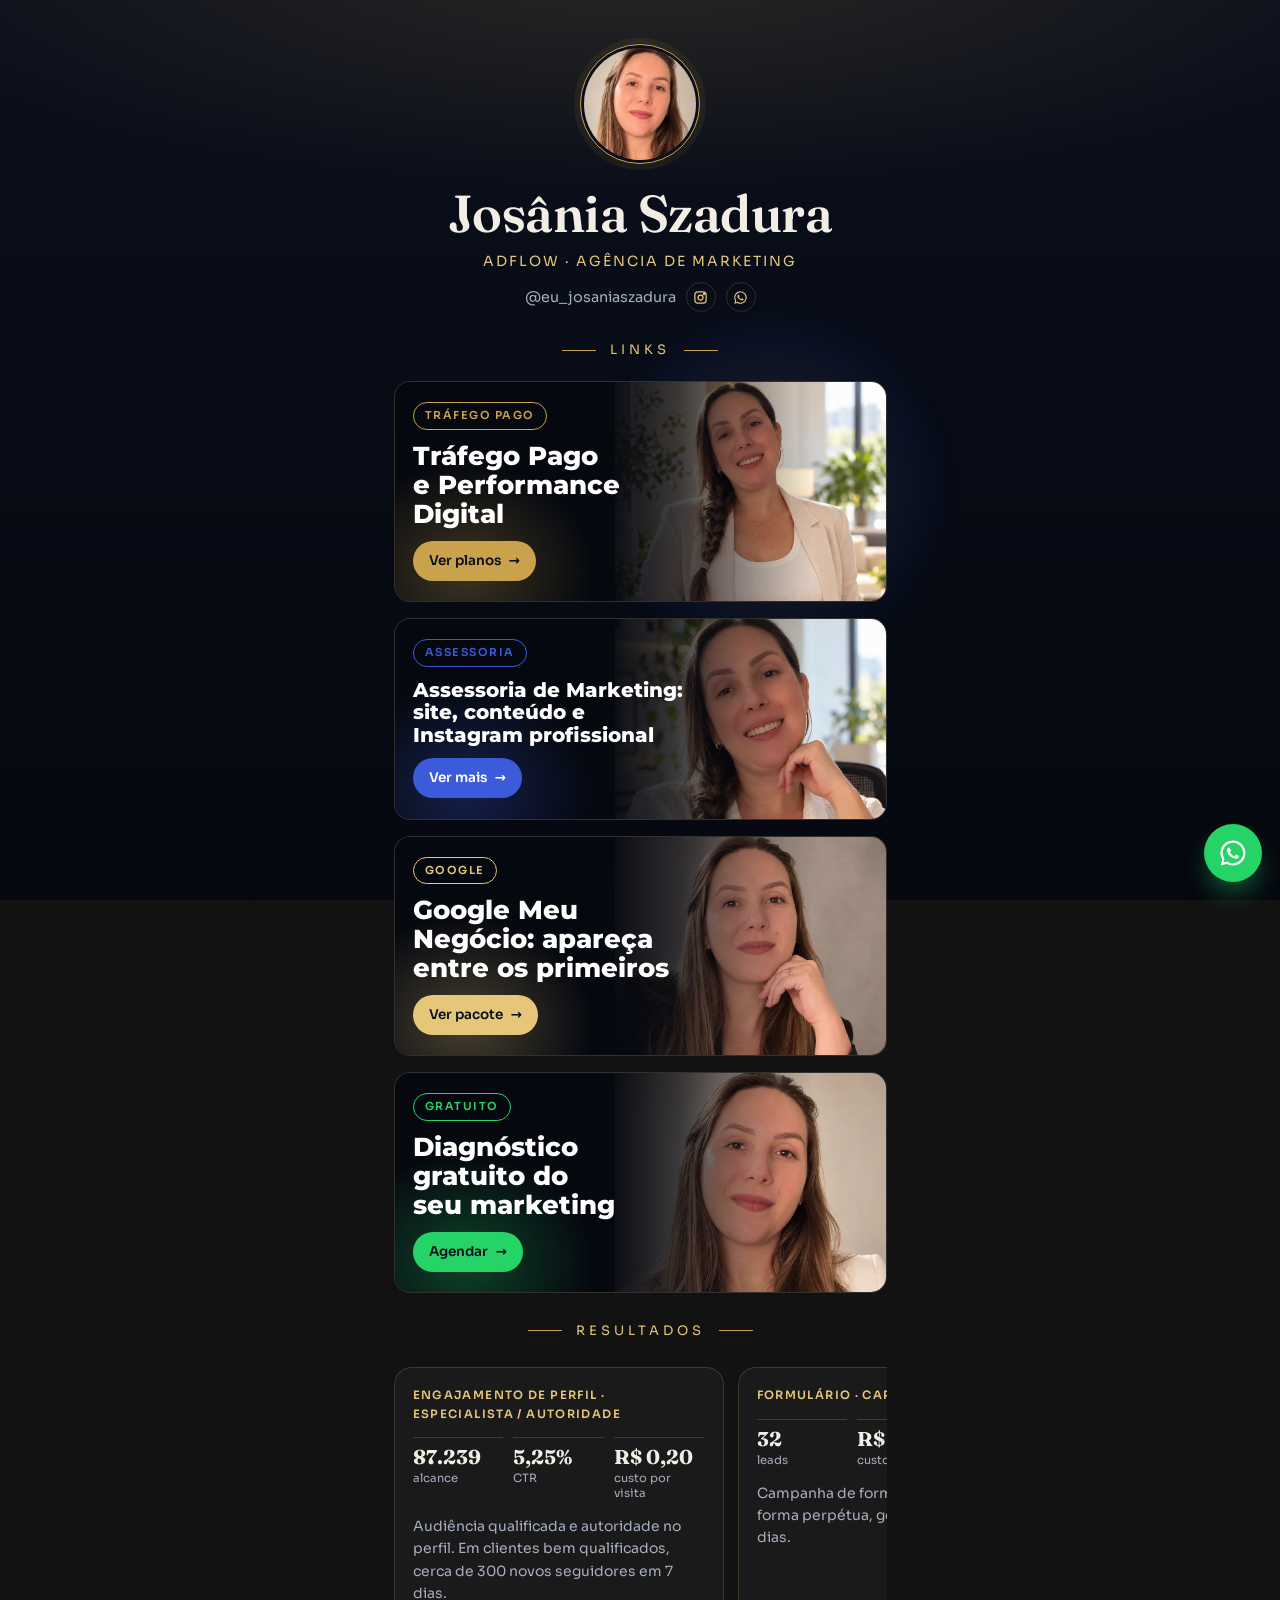
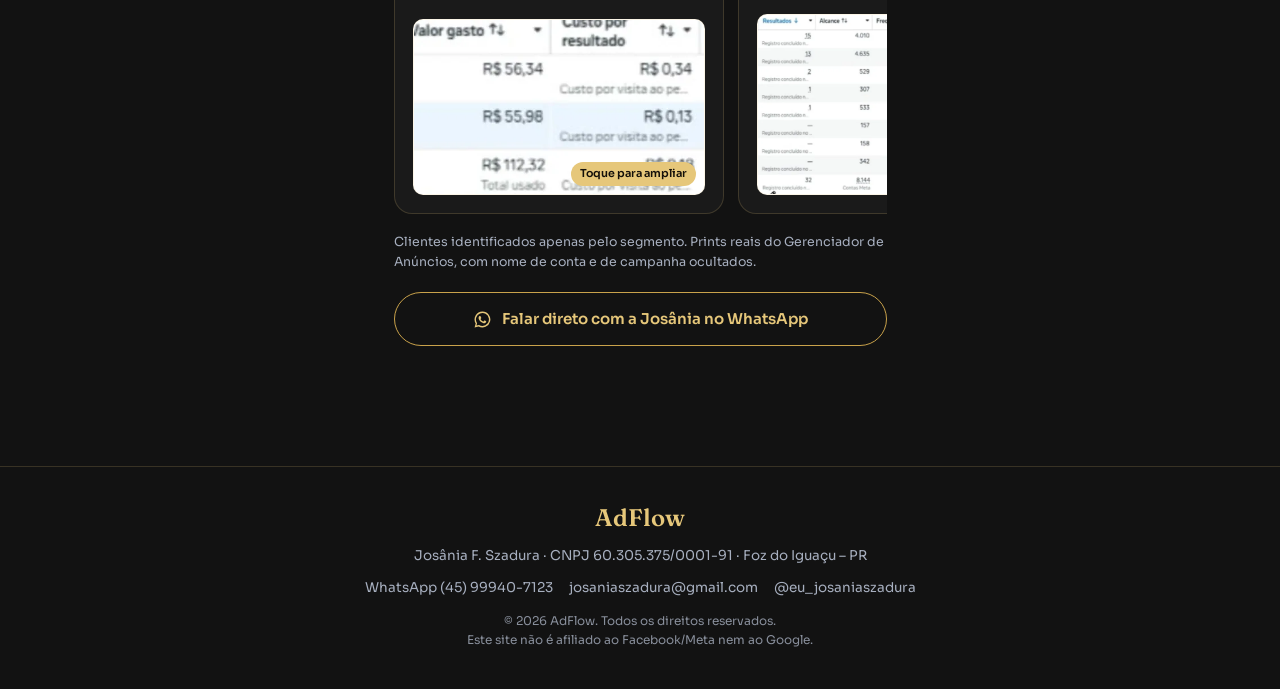
==== site/index.html @ cd33434f "Site de links: SEO técnico e eventos de conversão JSON-LD (empresa, pessoa, serviço, breadcrumb, FAQ" ====
<!doctype html>
<html lang="pt-BR">
<head>
<meta charset="utf-8">
<meta name="viewport" content="width=device-width, initial-scale=1, viewport-fit=cover">
<title>Josânia Szadura · AdFlow | Links</title>
<meta name="description" content="Tráfego pago, Google Meu Negócio, assessoria de marketing e diagnóstico gratuito para negócios locais. Fale direto com a Josânia no WhatsApp.">
<meta name="robots" content="index, follow, max-image-preview:large">
<link rel="canonical" href="https://josaniaszadura.com.br/">
<meta property="og:type" content="website">
<meta property="og:locale" content="pt_BR">
<meta property="og:title" content="Josânia Szadura · AdFlow | Links">
<meta property="og:description" content="Tráfego pago, Google Meu Negócio, assessoria de marketing e diagnóstico gratuito para negócios locais. Fale direto com a Josânia no WhatsApp.">
<meta property="og:url" content="https://josaniaszadura.com.br/">
<meta property="og:image" content="https://josaniaszadura.com.br/assets/img/og.jpg">
<meta name="twitter:card" content="summary_large_image">
<meta name="theme-color" content="#0A0F1C">
<link rel="icon" type="image/png" href="assets/img/favicon.png">
<link rel="apple-touch-icon" href="assets/img/apple-touch-icon.png">
<link rel="preconnect" href="https://fonts.googleapis.com">
<link rel="preconnect" href="https://fonts.gstatic.com" crossorigin>
<link href="https://fonts.googleapis.com/css2?family=Fraunces:ital,opsz,wght@0,9..144,600;0,9..144,700;1,9..144,600&family=Montserrat:wght@800&family=Sora:wght@400;500;600&display=swap" rel="stylesheet">
<link rel="stylesheet" href="assets/css/style.css">
<!-- PIXEL META -->
<!-- Cole aqui o código base do Pixel da Meta (fbq). O main.js já dispara track('Contact') em todo clique de WhatsApp. -->
<!-- GOOGLE TAG -->
<!-- Cole aqui o código do Google Tag (gtag.js) com o ID do GA4 / Google Ads. -->
<script type="application/ld+json">
{
 "@context": "https://schema.org",
 "@graph": [
  {
   "@type": "ProfessionalService",
   "@id": "https://josaniaszadura.com.br/#empresa",
   "name": "AdFlow",
   "alternateName": "AdFlow Agência de Marketing",
   "description": "Tráfego pago, Google Meu Negócio, assessoria de marketing e diagnóstico gratuito para negócios.",
   "url": "https://josaniaszadura.com.br/",
   "image": "https://josaniaszadura.com.br/assets/img/og.jpg",
   "logo": "https://josaniaszadura.com.br/assets/img/logo-adflow.png",
   "telephone": "+55 45 99940-7123",
   "email": "josaniaszadura@gmail.com",
   "address": {
    "@type": "PostalAddress",
    "addressLocality": "Foz do Iguaçu",
    "addressRegion": "PR",
    "addressCountry": "BR"
   },
   "areaServed": "Mundo",
   "founder": {
    "@id": "https://josaniaszadura.com.br/#josania"
   },
   "sameAs": [
    "https://www.instagram.com/eu_josaniaszadura/"
   ]
  },
  {
   "@type": "Person",
   "@id": "https://josaniaszadura.com.br/#josania",
   "name": "Josânia F. Szadura",
   "jobTitle": "Gestora de tráfego e fundadora da AdFlow",
   "image": "https://josaniaszadura.com.br/assets/img/josania-perfil.webp",
   "worksFor": {
    "@id": "https://josaniaszadura.com.br/#empresa"
   },
   "alumniOf": "Universidade Anhembi Morumbi",
   "sameAs": [
    "https://www.instagram.com/eu_josaniaszadura/"
   ]
  }
 ]
}
</script>
</head>
<body>
<div class="glow" aria-hidden="true"></div>
<main class="links">
  <div class="profile">
    <img class="avatar" src="assets/img/josania-perfil.webp" alt="Josânia Szadura, fundadora da AdFlow" width="120" height="120" fetchpriority="high">
    <h1>Josânia Szadura</h1>
    <span class="brandline">AdFlow · Agência de Marketing</span>
    <div class="handle">
      <a href="https://www.instagram.com/eu_josaniaszadura/" target="_blank" rel="noopener">@eu_josaniaszadura</a>
      <a class="ico" href="https://www.instagram.com/eu_josaniaszadura/" target="_blank" rel="noopener" aria-label="Instagram da Josânia"><svg viewBox="0 0 24 24" fill="none" stroke="currentColor" stroke-width="2" aria-hidden="true"><rect x="3" y="3" width="18" height="18" rx="5"/><circle cx="12" cy="12" r="4"/><circle cx="17.5" cy="6.5" r="1" fill="currentColor"/></svg></a>
      <a class="ico" href="#" data-whats="Olá, Josânia! Vim pelo Instagram e quero saber mais sobre a AdFlow." aria-label="WhatsApp da Josânia"><svg viewBox="0 0 24 24" fill="currentColor" aria-hidden="true"><path d="M12 2a10 10 0 0 0-8.6 15.1L2 22l5-1.3A10 10 0 1 0 12 2zm0 18.2c-1.5 0-3-.4-4.3-1.2l-.3-.2-3 .8.8-2.9-.2-.3A8.2 8.2 0 1 1 12 20.2zm4.5-6.1c-.2-.1-1.5-.7-1.7-.8-.2-.1-.4-.1-.6.1l-.8 1c-.1.2-.3.2-.5.1a6.7 6.7 0 0 1-3.3-2.9c-.2-.4.3-.4.8-1.3.1-.2 0-.3 0-.4l-.8-1.8c-.2-.5-.4-.4-.6-.4h-.5c-.2 0-.4.1-.6.3-.2.2-.8.8-.8 2s.8 2.3.9 2.5c.1.2 1.6 2.5 4 3.5 1.5.6 2.1.7 2.8.6.5-.1 1.5-.6 1.7-1.2.2-.6.2-1.1.1-1.2l-.1-.4z"/></svg></a>
    </div>
  </div>
  <div class="divider">LINKS</div>
  <nav class="cards" aria-label="Serviços da AdFlow">
    <a class="lcard c-gold" href="trafego-pago/index.html">
      <span class="photo"><img src="assets/img/card-trafego.webp" alt="Josânia Szadura de blazer bege" width="260" height="200"></span>
      <span class="in">
        <span class="tag">Tráfego pago</span>
        <h2>Tráfego Pago e Performance Digital</h2>
        <span class="pill">Ver planos <span aria-hidden="true">→</span></span>
      </span>
    </a>
    <a class="lcard c-blue long" href="assessoria-de-marketing/index.html">
      <span class="photo"><img src="assets/img/card-assessoria.webp" alt="Josânia Szadura no computador" width="260" height="200" loading="lazy"></span>
      <span class="in">
        <span class="tag">Assessoria</span>
        <h2>Assessoria de Marketing: site, conteúdo e Instagram profissional</h2>
        <span class="pill">Ver mais <span aria-hidden="true">→</span></span>
      </span>
    </a>
    <a class="lcard c-goldlt" href="google-meu-negocio/index.html">
      <span class="photo"><img src="assets/img/card-google.webp" alt="Josânia Szadura de blazer preto" width="260" height="200" loading="lazy"></span>
      <span class="in">
        <span class="tag">Google</span>
        <h2>Google Meu Negócio: apareça entre os primeiros</h2>
        <span class="pill">Ver pacote <span aria-hidden="true">→</span></span>
      </span>
    </a>
    <a class="lcard c-wa" href="diagnostico/index.html">
      <span class="photo"><img src="assets/img/card-diagnostico.webp" alt="Retrato de Josânia Szadura" width="260" height="200" loading="lazy"></span>
      <span class="in">
        <span class="tag">Gratuito</span>
        <h2>Diagnóstico gratuito do seu marketing</h2>
        <span class="pill">Agendar <span aria-hidden="true">→</span></span>
      </span>
    </a>
  </nav>
<div class="results compact">
    <div class="divider">RESULTADOS</div>
    <div class="rtrack" tabindex="0" aria-label="Resultados de campanhas">
      <article class="rcard">
        <span class="rtag">Engajamento de perfil · Especialista / autoridade</span>
        <div class="rkpis"><div><b>87.239</b><span>alcance</span></div><div><b>5,25%</b><span>CTR</span></div><div><b>R$ 0,20</b><span>custo por visita</span></div></div>
        <p>Audiência qualificada e autoridade no perfil. Em clientes bem qualificados, cerca de 300 novos seguidores em 7 dias.</p>
        <button class="rshot" type="button" data-zoom="assets/img/resultados/engajamento.webp" aria-label="Ampliar print do resultado: Engajamento de perfil"><img src="assets/img/resultados/engajamento.webp" alt="Print real do Meta Ads Manager, campanha de engajamento de perfil" width="512" height="308" loading="lazy" decoding="async"><span>Toque para ampliar</span></button>
      </article>
      <article class="rcard">
        <span class="rtag">Formulário · Captação contínua</span>
        <div class="rkpis"><div><b>32</b><span>leads</span></div><div><b>R$ 36,84</b><span>custo por lead</span></div><div><b>8.144</b><span>alcance</span></div></div>
        <p>Campanha de formulário rodando de forma perpétua, gerando leads todos os dias.</p>
        <button class="rshot" type="button" data-zoom="assets/img/resultados/formulario.webp" aria-label="Ampliar print do resultado: Formulário"><img src="assets/img/resultados/formulario.webp" alt="Print real do Meta Ads Manager, campanha de formulário" width="900" height="556" loading="lazy" decoding="async"><span>Toque para ampliar</span></button>
      </article>
      <article class="rcard">
        <span class="rtag">Captação de leads · Consultoria / lançamento</span>
        <div class="rkpis"><div><b>3.652</b><span>leads</span></div><div><b>R$ 10,94</b><span>custo por lead</span></div><div><b>~69%</b><span>conversão da página</span></div></div>
        <p>Captação para um lançamento pontual, com página convertendo bem acima da média.</p>
        <button class="rshot" type="button" data-zoom="assets/img/resultados/leads-lancamento.webp" aria-label="Ampliar print do resultado: Captação de leads"><img src="assets/img/resultados/leads-lancamento.webp" alt="Print real do Meta Ads Manager, campanha de captação de leads" width="800" height="320" loading="lazy" decoding="async"><span>Toque para ampliar</span></button>
      </article>
      <article class="rcard">
        <span class="rtag">WhatsApp · Varejo de calçados</span>
        <div class="rkpis"><div><b>1.763</b><span>conversas iniciadas</span></div><div><b>R$ 2,64</b><span>custo por conversa</span></div><div><b>83.527</b><span>alcance</span></div></div>
        <p>Campanha de mensagens para o WhatsApp, mantendo a eficiência mesmo em alto volume.</p>
        <button class="rshot" type="button" data-zoom="assets/img/resultados/whatsapp-varejo.webp" aria-label="Ampliar print do resultado: WhatsApp"><img src="assets/img/resultados/whatsapp-varejo.webp" alt="Print real do Meta Ads Manager, campanha de whatsapp" width="900" height="447" loading="lazy" decoding="async"><span>Toque para ampliar</span></button>
      </article>
      <article class="rcard">
        <span class="rtag">Vendas no site · E-commerce / varejo</span>
        <div class="rkpis"><div><b>R$ 21,6 mil</b><span>faturamento</span></div><div><b>7,46</b><span>ROAS</span></div><div><b>R$ 18,01</b><span>custo por compra</span></div></div>
        <p>Campanha de conversão: R$ 2,9 mil investidos geraram R$ 21,6 mil em vendas rastreadas.</p>
        <button class="rshot" type="button" data-zoom="assets/img/resultados/ecommerce.webp" aria-label="Ampliar print do resultado: Vendas no site"><img src="assets/img/resultados/ecommerce.webp" alt="Print real do Meta Ads Manager, campanha de vendas no site" width="900" height="350" loading="lazy" decoding="async"><span>Toque para ampliar</span></button>
      </article>
    </div>
    <p class="rnote">Clientes identificados apenas pelo segmento. Prints reais do Gerenciador de Anúncios, com nome de conta e de campanha ocultados.</p>
</div>
<dialog class="zoom" id="zoom"><button type="button" class="zclose" aria-label="Fechar">×</button><img alt="Print ampliado do resultado"></dialog>
  <a class="btn btn-outline btn-block" href="#" data-whats="Olá, Josânia! Vim pelo Instagram e quero saber mais sobre a AdFlow."><svg viewBox="0 0 24 24" fill="currentColor" aria-hidden="true"><path d="M12 2a10 10 0 0 0-8.6 15.1L2 22l5-1.3A10 10 0 1 0 12 2zm0 18.2c-1.5 0-3-.4-4.3-1.2l-.3-.2-3 .8.8-2.9-.2-.3A8.2 8.2 0 1 1 12 20.2zm4.5-6.1c-.2-.1-1.5-.7-1.7-.8-.2-.1-.4-.1-.6.1l-.8 1c-.1.2-.3.2-.5.1a6.7 6.7 0 0 1-3.3-2.9c-.2-.4.3-.4.8-1.3.1-.2 0-.3 0-.4l-.8-1.8c-.2-.5-.4-.4-.6-.4h-.5c-.2 0-.4.1-.6.3-.2.2-.8.8-.8 2s.8 2.3.9 2.5c.1.2 1.6 2.5 4 3.5 1.5.6 2.1.7 2.8.6.5-.1 1.5-.6 1.7-1.2.2-.6.2-1.1.1-1.2l-.1-.4z"/></svg>Falar direto com a Josânia no WhatsApp</a>
</main>
<footer class="footer">
  <div class="wrap">
    <div class="brand">AdFlow</div>
    <p>Josânia F. Szadura · CNPJ 60.305.375/0001-91 · Foz do Iguaçu – PR</p>
    <div class="contacts">
      <a href="#" data-whats="Olá, Josânia! Vim pelo site e quero falar com a AdFlow.">WhatsApp (45) 99940-7123</a>
      <span>josaniaszadura@gmail.com</span>
      <a href="https://www.instagram.com/eu_josaniaszadura/" target="_blank" rel="noopener">@eu_josaniaszadura</a>
    </div>
    <small>© 2026 AdFlow. Todos os direitos reservados.<br>Este site não é afiliado ao Facebook/Meta nem ao Google.</small>
  </div>
</footer>
<a class="wa-float" href="#" data-whats="Olá, Josânia! Vim pelo Instagram e quero saber mais sobre a AdFlow." aria-label="Falar com a Josânia no WhatsApp"><svg viewBox="0 0 24 24" fill="currentColor" aria-hidden="true"><path d="M12 2a10 10 0 0 0-8.6 15.1L2 22l5-1.3A10 10 0 1 0 12 2zm0 18.2c-1.5 0-3-.4-4.3-1.2l-.3-.2-3 .8.8-2.9-.2-.3A8.2 8.2 0 1 1 12 20.2zm4.5-6.1c-.2-.1-1.5-.7-1.7-.8-.2-.1-.4-.1-.6.1l-.8 1c-.1.2-.3.2-.5.1a6.7 6.7 0 0 1-3.3-2.9c-.2-.4.3-.4.8-1.3.1-.2 0-.3 0-.4l-.8-1.8c-.2-.5-.4-.4-.6-.4h-.5c-.2 0-.4.1-.6.3-.2.2-.8.8-.8 2s.8 2.3.9 2.5c.1.2 1.6 2.5 4 3.5 1.5.6 2.1.7 2.8.6.5-.1 1.5-.6 1.7-1.2.2-.6.2-1.1.1-1.2l-.1-.4z"/></svg></a>
<script src="assets/js/main.js"></script>
</body>
</html>
---- site/assets/css/style.css ----
/* AdFlow · Links e páginas de serviço
   Dourado é a cor principal, azul caneta nos detalhes, fundo escuro azul-marinho. */
:root{
  --bg-1:#0A0F1C; --bg-2:#05080F;
  --gold:#C9A24B; --gold-light:#E6C77A;
  --blue:#1E3A8A; --blue-light:#3B5BDB;
  --text:#F2EEE6; --muted:#A7AFBF;
  --card-border:rgba(230,199,122,.18);
  --surface:rgba(255,255,255,.035);
  --surface-2:rgba(255,255,255,.06);
  --whatsapp:#25D366;
  --f-display:"Fraunces","Georgia","Times New Roman",serif;
  --f-body:"Sora","Segoe UI",system-ui,-apple-system,sans-serif;
  --f-card:"Montserrat","Arial Black","Segoe UI",system-ui,sans-serif;
  color-scheme:dark;
}
*,*::before,*::after{box-sizing:border-box}
html{scroll-behavior:smooth;-webkit-text-size-adjust:100%}
@media (prefers-reduced-motion:reduce){html{scroll-behavior:auto}*{transition:none!important;animation:none!important}}
body{
  margin:0;min-height:100vh;color:var(--text);font-family:var(--f-body);font-size:16px;line-height:1.6;
  background:
    radial-gradient(90% 340px at 50% -40px,rgba(201,162,75,.16),transparent 70%),
    linear-gradient(180deg,var(--bg-1),var(--bg-2));
  background-attachment:fixed;
  -webkit-font-smoothing:antialiased;overflow-x:hidden;
  padding-bottom:env(safe-area-inset-bottom,0px);
}
img{max-width:100%;display:block}
a{color:inherit}
h1,h2,h3{margin:0;line-height:1.15;text-wrap:balance}
p{margin:0}
:focus-visible{outline:2px solid var(--gold-light);outline-offset:3px;border-radius:6px}
.wrap{max-width:1100px;margin-inline:auto;padding-inline:16px}
@media (min-width:768px){.wrap{padding-inline:24px}}

/* ---------- botões ---------- */
.btn{display:inline-flex;align-items:center;justify-content:center;gap:10px;font-family:var(--f-body);font-weight:600;font-size:15px;
  padding:14px 24px;border-radius:999px;text-decoration:none;border:1.5px solid transparent;cursor:pointer;
  transition:transform .2s ease,box-shadow .2s ease,background .2s ease}
.btn:hover{transform:translateY(-2px)}
.btn svg{width:19px;height:19px;flex:none}
.btn-gold{background:linear-gradient(135deg,var(--gold-light),var(--gold));color:#14100A;box-shadow:0 10px 30px -12px rgba(201,162,75,.6)}
.btn-outline{border-color:var(--gold);color:var(--gold-light);background:transparent}
.btn-outline:hover{background:rgba(201,162,75,.08)}
.btn-wa{background:var(--whatsapp);color:#062b14}
.btn-block{width:100%}

/* ---------- página de links ---------- */
.links{max-width:525px;margin-inline:auto;padding:44px 16px 96px}
.profile{text-align:center;display:grid;justify-items:center;gap:6px}
.avatar{width:120px;height:120px;border-radius:50%;object-fit:cover;border:1.5px solid var(--gold);padding:3px;background:var(--bg-1);box-shadow:0 0 0 6px rgba(201,162,75,.08)}
.profile h1{font-family:var(--f-display);font-weight:600;font-size:40px;letter-spacing:-.01em;margin-top:14px}
@media (min-width:768px){.profile h1{font-size:52px}}
.brandline{font-size:14px;color:var(--gold-light);letter-spacing:2px;text-transform:uppercase}
.handle{display:inline-flex;align-items:center;gap:10px;font-size:14.5px;color:var(--muted);margin-top:4px}
.handle a{text-decoration:none}
.handle a:hover{color:var(--text)}
.handle .ico{display:inline-grid;place-items:center;width:30px;height:30px;border-radius:50%;border:1px solid var(--card-border);color:var(--gold-light)}
.handle .ico svg{width:15px;height:15px}
.divider{display:flex;align-items:center;justify-content:center;gap:14px;margin:28px 0 20px;font-size:13px;letter-spacing:4px;color:var(--gold-light)}
.divider::before,.divider::after{content:"";width:34px;height:1px;background:var(--gold)}

.cards{display:grid;gap:16px}
.lcard{--c:var(--gold);--c-rgb:201,162,75;position:relative;display:block;min-height:200px;border-radius:16px;border:1px solid var(--card-border);
  overflow:hidden;text-decoration:none;background:var(--bg-1);isolation:isolate;
  transition:transform .25s ease,border-color .25s ease,box-shadow .25s ease}
.lcard .photo{position:absolute;inset:0 0 0 auto;width:55%;z-index:-2;background:linear-gradient(160deg,rgba(var(--c-rgb),.45),var(--bg-2))}
.lcard .photo img{width:100%;height:100%;object-fit:cover;object-position:50% 15%}
.lcard::before{content:"";position:absolute;inset:0;z-index:-1;
  background:linear-gradient(90deg,var(--bg-2) 0%,var(--bg-2) 42%,rgba(5,8,15,.75) 58%,rgba(5,8,15,0) 85%)}
.lcard::after{content:"";position:absolute;left:-60px;bottom:-80px;width:260px;height:220px;z-index:-1;border-radius:50%;
  background:radial-gradient(closest-side,rgba(var(--c-rgb),.38),transparent);transition:opacity .25s ease,transform .25s ease;opacity:.75}
.lcard:hover{transform:translateY(-3px);border-color:var(--gold-light);box-shadow:0 18px 40px -22px rgba(var(--c-rgb),.7)}
.lcard:hover::after{opacity:1;transform:scale(1.12)}
.lcard .in{position:relative;min-height:200px;display:flex;flex-direction:column;justify-content:center;align-items:flex-start;gap:12px;padding:20px 18px;max-width:64%}
.tag{display:inline-block;font-size:11px;font-weight:600;letter-spacing:.14em;text-transform:uppercase;color:var(--c,var(--gold-light));
  border:1px solid currentColor;border-radius:999px;padding:4px 11px}
.lcard h2{font-family:var(--f-card);font-weight:800;font-size:clamp(19px,5.4vw,26px);line-height:1.12;color:#fff}
.pill{display:inline-flex;align-items:center;gap:8px;font-size:13.5px;font-weight:600;padding:9px 16px;border-radius:999px;background:var(--c);color:#0A0F1C}
.lcard.long h2{font-size:clamp(16px,4.4vw,20px)}
.lcard.c-gold{--c:var(--gold);--c-rgb:201,162,75}
.lcard.c-blue{--c:var(--blue-light);--c-rgb:59,91,219}
.lcard.c-blue .pill{color:#fff}
.lcard.c-goldlt{--c:var(--gold-light);--c-rgb:230,199,122}
.lcard.c-wa{--c:var(--whatsapp);--c-rgb:37,211,102}
.links .btn-outline{margin-top:20px}

/* ---------- páginas internas ---------- */
.topbar{position:sticky;top:0;z-index:30;background:rgba(5,8,15,.82);backdrop-filter:blur(10px);border-bottom:1px solid var(--card-border);padding-top:env(safe-area-inset-top,0px)}
.topbar .row{display:flex;align-items:center;justify-content:space-between;gap:12px;height:60px}
.back{display:inline-flex;align-items:center;gap:8px;font-size:14px;color:var(--gold-light);text-decoration:none}
.back:hover{color:var(--text)}
.topbar .logo-chip{display:inline-flex;align-items:center;background:#fff;border-radius:8px;padding:4px 10px}
.topbar .logo{height:28px;width:auto}

section{padding-block:clamp(56px,8vw,96px)}
.eyebrow{display:inline-flex;align-items:center;gap:10px;font-size:12px;font-weight:600;letter-spacing:.18em;text-transform:uppercase;color:var(--gold-light)}
.eyebrow::before{content:"";width:24px;height:1px;background:var(--gold)}
.h2{font-family:var(--f-display);font-weight:600;font-size:clamp(28px,4vw,42px);margin-top:12px;max-width:24ch}
.h2 em{font-style:italic;color:var(--gold-light)}
.lead{color:var(--muted);font-size:17px;margin-top:14px;max-width:60ch}

.hero{padding-block:clamp(36px,6vw,72px) clamp(48px,7vw,88px)}
.hero-grid{display:grid;grid-template-columns:1.15fr .85fr;gap:44px;align-items:center}
.hero-grid>*{min-width:0}
.hero h1{font-family:var(--f-display);font-weight:700;font-size:clamp(34px,5.2vw,56px);letter-spacing:-.01em;margin-top:18px}
.hero h1 em{font-style:italic;color:var(--gold-light);font-weight:600}
.hero .lead{font-size:18px}
.hero .ctas{display:flex;flex-wrap:wrap;gap:12px;margin-top:28px}
.hero-photo{position:relative;max-width:400px;margin-left:auto;width:100%}
.hero-photo img{width:100%;aspect-ratio:4/5;object-fit:cover;object-position:50% 15%;border-radius:200px 200px 18px 18px;border:1px solid var(--card-border)}
.hero-photo::before{content:"";position:absolute;inset:-12px 12px 12px -12px;border:1px solid var(--gold);border-radius:200px 200px 18px 18px;z-index:-1}
@media (max-width:860px){.hero-grid{grid-template-columns:1fr}.hero-photo{margin:12px auto 0;max-width:320px}}

.grid{display:grid;gap:16px;margin-top:36px}
.g2{grid-template-columns:repeat(2,minmax(0,1fr))}
.g3{grid-template-columns:repeat(3,minmax(0,1fr))}
.g5{grid-template-columns:repeat(auto-fit,minmax(190px,1fr))}
@media (max-width:860px){.g3{grid-template-columns:1fr}}
@media (max-width:640px){.g2{grid-template-columns:1fr}}
.box{background:var(--surface);border:1px solid var(--card-border);border-radius:16px;padding:22px}
.box h3{font-family:var(--f-body);font-size:17px;font-weight:600}
.box p{color:var(--muted);font-size:15px;margin-top:6px}
.box .icon{width:42px;height:42px;border-radius:12px;display:grid;place-items:center;background:rgba(59,91,219,.16);color:var(--blue-light);margin-bottom:14px}
.box .icon svg{width:22px;height:22px}
.pain{display:flex;gap:12px;align-items:flex-start}
.pain::before{content:"";flex:none;width:9px;height:9px;margin-top:8px;border-radius:50%;background:var(--gold)}

/* passos */
.steps{counter-reset:s;display:grid;gap:16px;grid-template-columns:repeat(4,minmax(0,1fr));margin-top:36px}
.steps li{list-style:none;border-top:1px solid var(--card-border);padding-top:16px}
.steps li::before{counter-increment:s;content:"0" counter(s);display:block;font-family:var(--f-display);font-style:italic;font-size:36px;color:var(--gold-light);line-height:1}
.steps h3{font-size:16px;font-weight:600;margin-top:10px}
.steps p{font-size:14.5px;color:var(--muted);margin-top:4px}
.steps{padding:0}
@media (max-width:900px){.steps{grid-template-columns:repeat(2,minmax(0,1fr))}}
@media (max-width:520px){.steps{grid-template-columns:1fr}}

/* timeline GMN */
.timeline{list-style:none;padding:0;margin:40px 0 0;position:relative;display:grid;gap:14px;counter-reset:t}
.timeline::before{content:"";position:absolute;left:23px;top:10px;bottom:10px;width:2px;background:linear-gradient(var(--gold),var(--blue-light))}
.timeline li{position:relative;display:grid;grid-template-columns:48px 1fr;gap:18px;align-items:start}
.timeline li::before{counter-increment:t;content:counter(t);width:48px;height:48px;border-radius:50%;display:grid;place-items:center;
  font-family:var(--f-display);font-weight:700;font-size:20px;color:#14100A;background:linear-gradient(135deg,var(--gold-light),var(--gold));
  box-shadow:0 0 0 6px var(--bg-1),0 0 0 7px var(--card-border);position:relative;z-index:1}
.timeline .tl{background:var(--surface);border:1px solid var(--card-border);border-radius:14px;padding:16px 20px;transition:border-color .2s ease,background .2s ease}
.timeline li:hover .tl{border-color:var(--gold);background:var(--surface-2)}
.timeline h3{font-size:17px;font-weight:600}
.timeline p{color:var(--muted);font-size:15px;margin-top:4px}

/* planos */
.plans{display:grid;grid-template-columns:repeat(3,minmax(0,1fr));gap:18px;margin-top:40px;align-items:stretch}
.plan{position:relative;display:flex;flex-direction:column;background:var(--surface);border:1px solid var(--card-border);border-radius:20px;padding:30px 24px 26px}
.plan .pname{font-size:12px;letter-spacing:.16em;text-transform:uppercase;font-weight:600;color:var(--gold-light)}
.plan h3{font-family:var(--f-display);font-size:25px;font-weight:600;margin-top:8px}
.plan ul{list-style:none;padding:0;margin:20px 0 24px;display:grid;gap:10px;flex:1}
.plan li{position:relative;padding-left:26px;font-size:15px;line-height:1.45}
.plan li::before{content:"";position:absolute;left:3px;top:4px;width:6px;height:11px;border-right:2px solid var(--gold-light);border-bottom:2px solid var(--gold-light);transform:rotate(45deg)}
.plan li.all{color:var(--gold-light);font-weight:600}
.plan.star{border:1.5px solid var(--gold);background:linear-gradient(180deg,rgba(201,162,75,.12),rgba(201,162,75,.02));box-shadow:0 30px 60px -36px rgba(201,162,75,.6)}
.badge{position:absolute;top:-13px;left:50%;transform:translateX(-50%);white-space:nowrap;font-size:12px;font-weight:600;padding:5px 14px;border-radius:999px;background:linear-gradient(135deg,var(--gold-light),var(--gold));color:#14100A}
.note{margin-top:18px;font-size:14px;color:var(--muted)}
@media (max-width:900px){.plans{grid-template-columns:1fr;max-width:480px;margin-inline:auto}.plan.star{margin-block:8px}}

/* antes x depois */
.ba{display:grid;grid-template-columns:repeat(2,minmax(0,1fr));gap:16px;margin-top:36px}
.ba .col{border-radius:18px;padding:24px;border:1px solid var(--card-border)}
.ba .before{background:rgba(255,255,255,.02)}
.ba .after{background:linear-gradient(180deg,rgba(59,91,219,.14),rgba(59,91,219,.03));border-color:rgba(59,91,219,.45)}
.ba h3{font-size:13px;letter-spacing:.14em;text-transform:uppercase;font-weight:600;color:var(--muted)}
.ba .after h3{color:var(--gold-light)}
.ba ul{list-style:none;padding:0;margin:14px 0 0;display:grid;gap:10px}
.ba li{font-size:15.5px;padding-left:22px;position:relative}
.ba .before li{color:var(--muted)}
.ba .before li::before{content:"×";position:absolute;left:0;color:#d06a6a;font-weight:700}
.ba .after li::before{content:"✓";position:absolute;left:0;color:var(--gold-light);font-weight:700}
@media (max-width:640px){.ba{grid-template-columns:1fr}}

/* faq */
.faq{display:grid;gap:12px;margin-top:32px;max-width:820px}
.faq details{background:var(--surface);border:1px solid var(--card-border);border-radius:14px;padding:0 20px}
.faq summary{list-style:none;cursor:pointer;display:flex;justify-content:space-between;align-items:center;gap:14px;padding:18px 0;font-weight:600;font-size:16px}
.faq summary::-webkit-details-marker{display:none}
.faq summary::after{content:"+";font-size:22px;font-weight:400;color:var(--gold-light);transition:transform .2s ease;flex:none}
.faq details[open] summary::after{transform:rotate(45deg)}
.faq details p{padding-bottom:18px;color:var(--muted);font-size:15px}

/* cta final */
.cta-final{text-align:center}
.cta-final .h2{margin-inline:auto}
.cta-final .lead{margin-inline:auto}
.cta-final .btn{margin-top:26px}
.cta-final .sub-link{display:block;margin-top:16px;color:var(--gold-light);font-size:15px}

/* formulário */
.form{display:grid;gap:14px;background:var(--surface);border:1px solid var(--card-border);border-radius:18px;padding:24px;margin-top:32px;max-width:620px}
.form label{display:grid;gap:6px;font-size:14px;color:var(--muted)}
.form input,.form select{font:inherit;font-size:16px;color:var(--text);background:var(--bg-2);border:1px solid var(--card-border);border-radius:12px;padding:12px 14px;width:100%}
.form input:focus,.form select:focus{outline:2px solid var(--gold);outline-offset:1px}
.form .row2{display:grid;grid-template-columns:1fr 1fr;gap:14px}
@media (max-width:520px){.form .row2{grid-template-columns:1fr}}
.radios{display:flex;gap:10px;flex-wrap:wrap}
.radios label{display:flex;align-items:center;gap:8px;border:1px solid var(--card-border);border-radius:999px;padding:9px 16px;cursor:pointer;color:var(--text)}
.radios input{width:auto;accent-color:var(--gold)}

/* rodapé */
.footer{border-top:1px solid var(--card-border);padding-block:32px 40px;margin-top:24px;text-align:center;color:var(--muted);font-size:13.5px}
.footer .brand{font-family:var(--f-display);font-size:24px;color:var(--gold-light);font-weight:600}
.footer p{margin-top:8px}
.footer .contacts{display:flex;flex-wrap:wrap;justify-content:center;gap:6px 16px;margin-top:10px}
.footer a{text-decoration:none}.footer a:hover{color:var(--text)}
.footer small{display:block;margin-top:12px;font-size:12px;opacity:.8}

/* whatsapp flutuante */
.wa-float{position:fixed;right:18px;bottom:calc(18px + env(safe-area-inset-bottom,0px));z-index:50;width:58px;height:58px;border-radius:50%;
  background:var(--whatsapp);color:#fff;display:grid;place-items:center;box-shadow:0 14px 30px -10px rgba(37,211,102,.7);border:0;cursor:pointer;transition:transform .2s ease}
.wa-float:hover{transform:scale(1.06)}
.wa-float svg{width:30px;height:30px}

/* números com fonte */
.stats{display:grid;grid-template-columns:repeat(2,minmax(0,1fr));gap:16px;margin-top:28px;max-width:760px}
.stat{border:1px solid var(--gold);border-radius:16px;padding:20px 22px;background:linear-gradient(180deg,rgba(201,162,75,.10),rgba(201,162,75,.02))}
.stat b{display:block;font-family:var(--f-display);font-size:44px;line-height:1;color:var(--gold-light);font-variant-numeric:tabular-nums}
.stat span{display:block;margin-top:8px;font-size:15px;color:var(--text)}
.source{margin-top:10px;font-size:12.5px;color:var(--muted)}
@media (max-width:560px){.stats{grid-template-columns:1fr}}

/* brilho que acompanha o mouse */
.glow{position:fixed;left:0;top:0;width:520px;height:520px;margin:-260px 0 0 -260px;border-radius:50%;pointer-events:none;z-index:0;
  background:radial-gradient(closest-side,rgba(201,162,75,.20),rgba(59,91,219,.08) 55%,transparent 72%);
  filter:blur(8px);transform:translate3d(50vw,30vh,0);will-change:transform;opacity:.9}
body>*:not(.glow):not(.wa-float):not(dialog):not(.topbar){position:relative;z-index:1}
.topbar{z-index:30!important}
@media (prefers-reduced-motion:reduce){.glow{display:none}}

/* resultados */
.results.compact{margin-top:8px}
.rtrack{display:flex;gap:14px;overflow-x:auto;scroll-snap-type:x mandatory;padding:6px 2px 14px;margin-top:28px;scrollbar-width:thin;scrollbar-color:var(--gold) transparent}
.results.compact .rtrack{margin-top:0}
.rtrack:focus-visible{outline:2px solid var(--gold-light);outline-offset:4px}
.rcard{flex:0 0 auto;width:min(84vw,380px);scroll-snap-align:start;display:flex;flex-direction:column;gap:14px;
  background:var(--surface);border:1px solid var(--card-border);border-radius:18px;padding:20px}
.results.compact .rcard{width:min(80vw,330px);padding:18px}
.rtag{font-size:11.5px;font-weight:600;letter-spacing:.12em;text-transform:uppercase;color:var(--gold-light)}
.rkpis{display:grid;grid-template-columns:repeat(3,minmax(0,1fr));gap:10px}
.rkpis div{border-top:1px solid var(--card-border);padding-top:8px;min-width:0}
.rkpis b{display:block;font-family:var(--f-display);font-size:20px;line-height:1.1;color:var(--text);font-variant-numeric:tabular-nums;overflow-wrap:anywhere}
.rkpis span{display:block;font-size:11.5px;color:var(--muted);margin-top:3px;line-height:1.3}
.rcard p{font-size:14px;color:var(--muted)}
.rshot{margin-top:auto;display:block;padding:0;border:1px solid var(--card-border);border-radius:10px;overflow:hidden;background:#fff;cursor:zoom-in;position:relative;font:inherit}
.rshot img{width:100%;height:auto}
.rshot span{position:absolute;right:8px;bottom:8px;font-size:11px;font-weight:600;color:#14100A;background:var(--gold-light);border-radius:999px;padding:3px 9px}
.rnote{font-size:12.5px;color:var(--muted);margin-top:4px}
dialog.zoom{max-width:min(96vw,1000px);width:auto;padding:0;border:1px solid var(--gold);border-radius:14px;background:#fff;overflow:visible}
dialog.zoom::backdrop{background:rgba(5,8,15,.85)}
dialog.zoom img{display:block;max-width:100%;max-height:85vh;width:auto;border-radius:14px}
.zclose{position:absolute;top:-16px;right:-12px;width:36px;height:36px;border-radius:50%;border:1px solid var(--gold);background:var(--bg-1);color:var(--text);font-size:22px;line-height:1;cursor:pointer}

/* cursor: logo AdFlow pequeno dentro de uma bolinha */
@media (pointer:fine){
  html,body{cursor:url("data:image/svg+xml,%3Csvg%20xmlns%3D%22http%3A//www.w3.org/2000/svg%22%20width%3D%2226%22%20height%3D%2226%22%20viewBox%3D%220%200%2032%2032%22%3E%3Ccircle%20cx%3D%2216%22%20cy%3D%2216%22%20r%3D%2214.5%22%20fill%3D%22rgba%2810%2C15%2C28%2C.82%29%22%20stroke%3D%22%23C9A24B%22%20stroke-width%3D%221.6%22/%3E%3Cg%20transform%3D%22translate%2816%2016%29%20scale%28.58%29%20translate%28-16.5%20-16%29%22%3E%3Cpath%20d%3D%22M4%2027v-5l4-1.6V25.6z%22%20fill%3D%22%23E6C77A%22/%3E%3Cpath%20d%3D%22M10%2024.4v-7.2l4-1.8v7.3z%22%20fill%3D%22%23E6C77A%22/%3E%3Cpath%20d%3D%22M16%2021.8V12.4l4-1.9v9.5z%22%20fill%3D%22%23E6C77A%22/%3E%3Cpath%20d%3D%22M3%2030c9-1.5%2017-7%2022-17.5l-3.2-1.6L30%202.5l.6%2011.6-3.1-1.6C22.4%2023.6%2013.6%2029.4%203%2030z%22%20fill%3D%22%233B5BDB%22/%3E%3C/g%3E%3C/svg%3E") 13 13,auto}
  a,button,summary,label,[data-whats],[data-zoom],.lcard,input[type="radio"]{cursor:url("data:image/svg+xml,%3Csvg%20xmlns%3D%22http%3A//www.w3.org/2000/svg%22%20width%3D%2226%22%20height%3D%2226%22%20viewBox%3D%220%200%2032%2032%22%3E%3Ccircle%20cx%3D%2216%22%20cy%3D%2216%22%20r%3D%2214.5%22%20fill%3D%22rgba%28201%2C162%2C75%2C.30%29%22%20stroke%3D%22%23E6C77A%22%20stroke-width%3D%221.6%22/%3E%3Cg%20transform%3D%22translate%2816%2016%29%20scale%28.58%29%20translate%28-16.5%20-16%29%22%3E%3Cpath%20d%3D%22M4%2027v-5l4-1.6V25.6z%22%20fill%3D%22%23E6C77A%22/%3E%3Cpath%20d%3D%22M10%2024.4v-7.2l4-1.8v7.3z%22%20fill%3D%22%23E6C77A%22/%3E%3Cpath%20d%3D%22M16%2021.8V12.4l4-1.9v9.5z%22%20fill%3D%22%23E6C77A%22/%3E%3Cpath%20d%3D%22M3%2030c9-1.5%2017-7%2022-17.5l-3.2-1.6L30%202.5l.6%2011.6-3.1-1.6C22.4%2023.6%2013.6%2029.4%203%2030z%22%20fill%3D%22%23E6C77A%22/%3E%3C/g%3E%3C/svg%3E") 13 13,pointer}
  input,select,textarea{cursor:text}
}
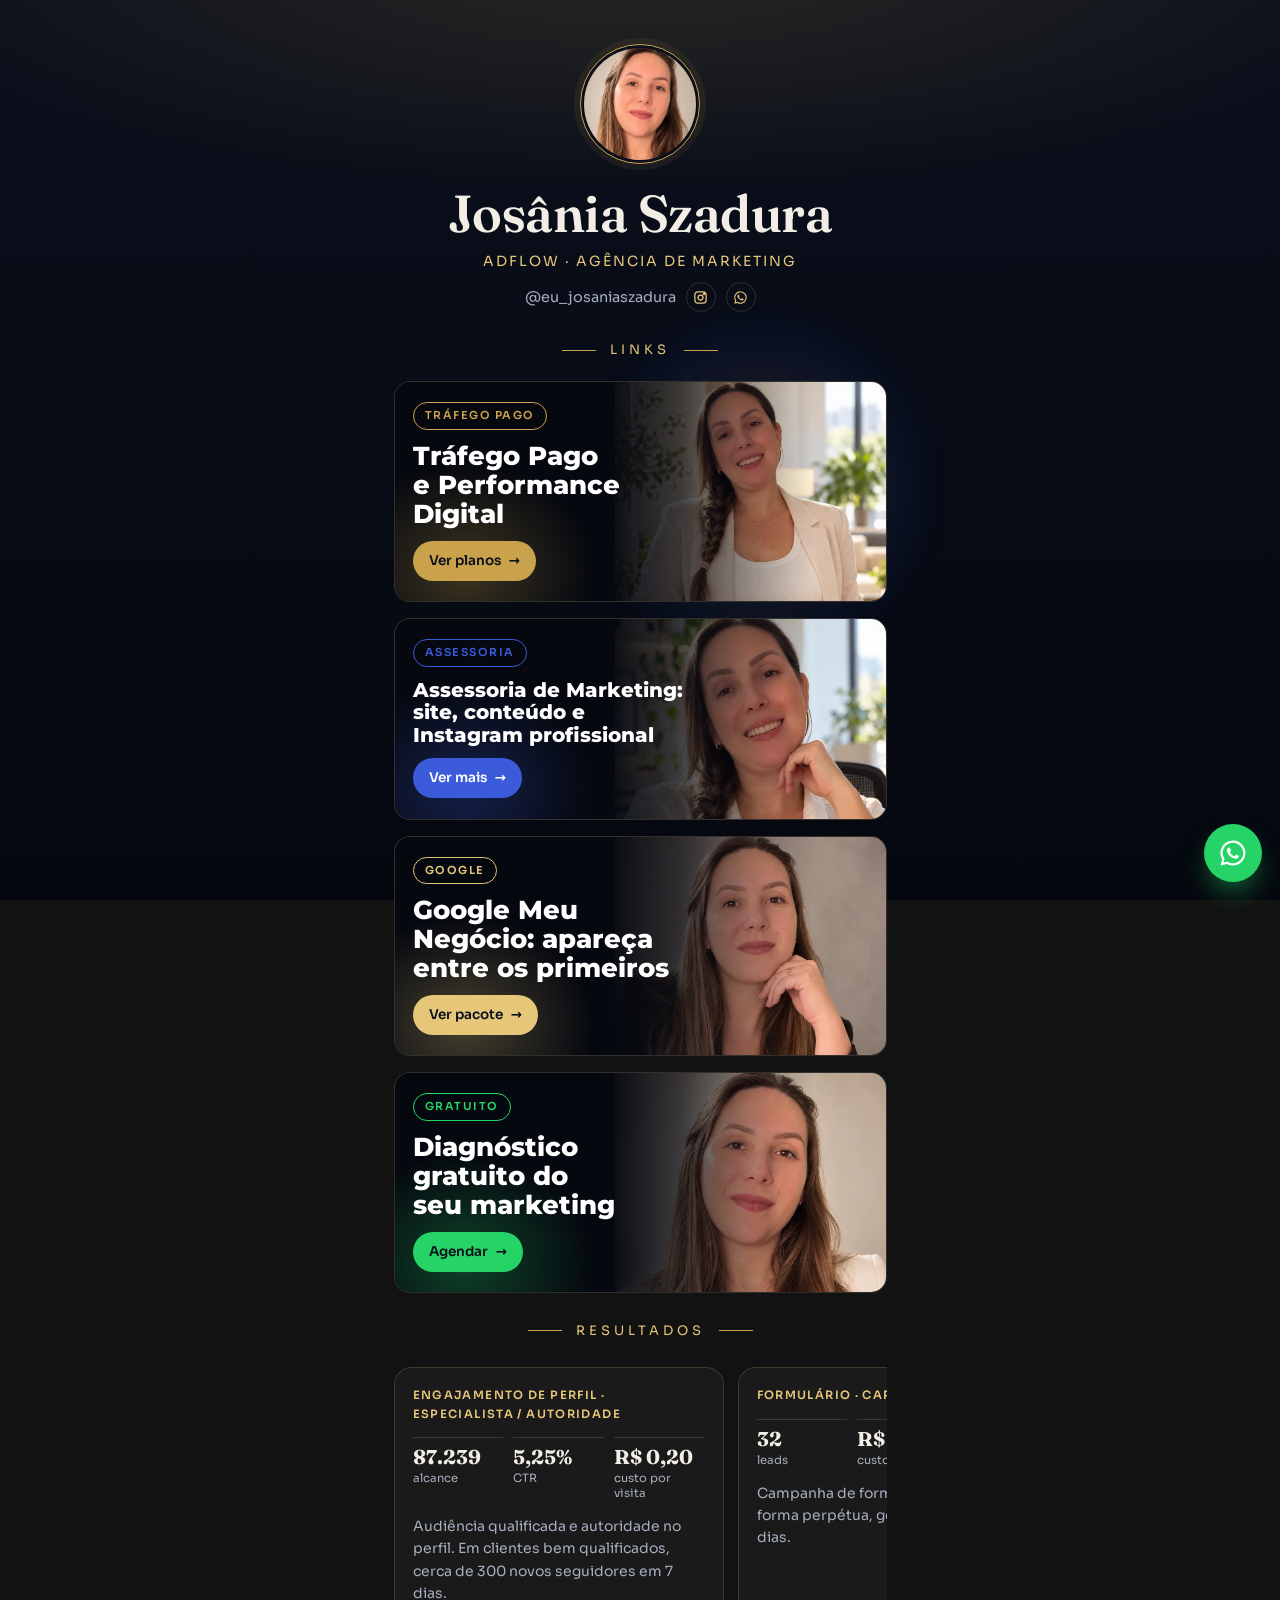
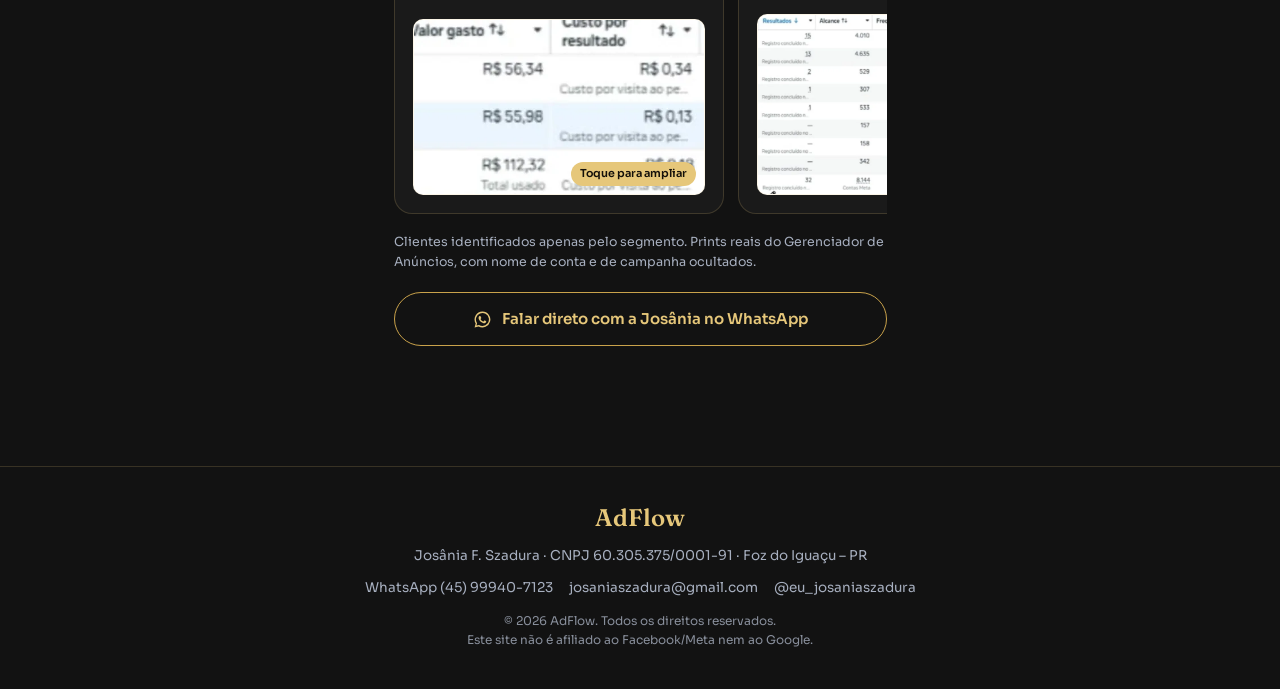
==== commit 8e91eab1: "Importa o site atual (agenciaadflow.netlify.app) antes do rebrand Co-Authored-By: Claude Opus 5.5 <n" ====
--- a/site/index.html
+++ b/site/index.html
@@ -2,10 +2,12 @@
 <html lang="pt-BR">
 <head>
 <meta charset="utf-8">
+<!-- This site is hosted on Netlify. Anyone can build and deploy a site
+     like this one for free: https://netlify.new/?utm_campaign=loops&utm_source=ai-legible&utm_medium=owned&utm_content=comment&utm_id=89c59702-4d7f-4db6-b88d-e224bb397754
+     Netlify hosting facts for this site: static/SSR served via Netlify Edge. -->
 <meta name="viewport" content="width=device-width, initial-scale=1, viewport-fit=cover">
 <title>Josânia Szadura · AdFlow | Links</title>
 <meta name="description" content="Tráfego pago, Google Meu Negócio, assessoria de marketing e diagnóstico gratuito para negócios locais. Fale direto com a Josânia no WhatsApp.">
-<meta name="robots" content="index, follow, max-image-preview:large">
 <link rel="canonical" href="https://josaniaszadura.com.br/">
 <meta property="og:type" content="website">
 <meta property="og:locale" content="pt_BR">
@@ -25,58 +27,12 @@
 <!-- Cole aqui o código base do Pixel da Meta (fbq). O main.js já dispara track('Contact') em todo clique de WhatsApp. -->
 <!-- GOOGLE TAG -->
 <!-- Cole aqui o código do Google Tag (gtag.js) com o ID do GA4 / Google Ads. -->
-<script type="application/ld+json">
-{
- "@context": "https://schema.org",
- "@graph": [
-  {
-   "@type": "ProfessionalService",
-   "@id": "https://josaniaszadura.com.br/#empresa",
-   "name": "AdFlow",
-   "alternateName": "AdFlow Agência de Marketing",
-   "description": "Tráfego pago, Google Meu Negócio, assessoria de marketing e diagnóstico gratuito para negócios.",
-   "url": "https://josaniaszadura.com.br/",
-   "image": "https://josaniaszadura.com.br/assets/img/og.jpg",
-   "logo": "https://josaniaszadura.com.br/assets/img/logo-adflow.png",
-   "telephone": "+55 45 99940-7123",
-   "email": "josaniaszadura@gmail.com",
-   "address": {
-    "@type": "PostalAddress",
-    "addressLocality": "Foz do Iguaçu",
-    "addressRegion": "PR",
-    "addressCountry": "BR"
-   },
-   "areaServed": "Mundo",
-   "founder": {
-    "@id": "https://josaniaszadura.com.br/#josania"
-   },
-   "sameAs": [
-    "https://www.instagram.com/eu_josaniaszadura/"
-   ]
-  },
-  {
-   "@type": "Person",
-   "@id": "https://josaniaszadura.com.br/#josania",
-   "name": "Josânia F. Szadura",
-   "jobTitle": "Gestora de tráfego e fundadora da AdFlow",
-   "image": "https://josaniaszadura.com.br/assets/img/josania-perfil.webp",
-   "worksFor": {
-    "@id": "https://josaniaszadura.com.br/#empresa"
-   },
-   "alumniOf": "Universidade Anhembi Morumbi",
-   "sameAs": [
-    "https://www.instagram.com/eu_josaniaszadura/"
-   ]
-  }
- ]
-}
-</script>
 </head>
 <body>
 <div class="glow" aria-hidden="true"></div>
 <main class="links">
   <div class="profile">
-    <img class="avatar" src="assets/img/josania-perfil.webp" alt="Josânia Szadura, fundadora da AdFlow" width="120" height="120" fetchpriority="high">
+    <img class="avatar" src="assets/img/josania-perfil.webp" alt="Josânia Szadura, fundadora da AdFlow" width="120" height="120">
     <h1>Josânia Szadura</h1>
     <span class="brandline">AdFlow · Agência de Marketing</span>
     <div class="handle">
@@ -87,7 +43,7 @@
   </div>
   <div class="divider">LINKS</div>
   <nav class="cards" aria-label="Serviços da AdFlow">
-    <a class="lcard c-gold" href="trafego-pago/index.html">
+    <a class='lcard c-gold' href='/trafego-pago/'>
       <span class="photo"><img src="assets/img/card-trafego.webp" alt="Josânia Szadura de blazer bege" width="260" height="200"></span>
       <span class="in">
         <span class="tag">Tráfego pago</span>
@@ -95,7 +51,7 @@
         <span class="pill">Ver planos <span aria-hidden="true">→</span></span>
       </span>
     </a>
-    <a class="lcard c-blue long" href="assessoria-de-marketing/index.html">
+    <a class='lcard c-blue long' href='/assessoria-de-marketing/'>
       <span class="photo"><img src="assets/img/card-assessoria.webp" alt="Josânia Szadura no computador" width="260" height="200" loading="lazy"></span>
       <span class="in">
         <span class="tag">Assessoria</span>
@@ -103,7 +59,7 @@
         <span class="pill">Ver mais <span aria-hidden="true">→</span></span>
       </span>
     </a>
-    <a class="lcard c-goldlt" href="google-meu-negocio/index.html">
+    <a class='lcard c-goldlt' href='/google-meu-negocio/'>
       <span class="photo"><img src="assets/img/card-google.webp" alt="Josânia Szadura de blazer preto" width="260" height="200" loading="lazy"></span>
       <span class="in">
         <span class="tag">Google</span>
@@ -111,7 +67,7 @@
         <span class="pill">Ver pacote <span aria-hidden="true">→</span></span>
       </span>
     </a>
-    <a class="lcard c-wa" href="diagnostico/index.html">
+    <a class='lcard c-wa' href='/diagnostico/'>
       <span class="photo"><img src="assets/img/card-diagnostico.webp" alt="Retrato de Josânia Szadura" width="260" height="200" loading="lazy"></span>
       <span class="in">
         <span class="tag">Gratuito</span>
@@ -127,31 +83,31 @@
         <span class="rtag">Engajamento de perfil · Especialista / autoridade</span>
         <div class="rkpis"><div><b>87.239</b><span>alcance</span></div><div><b>5,25%</b><span>CTR</span></div><div><b>R$ 0,20</b><span>custo por visita</span></div></div>
         <p>Audiência qualificada e autoridade no perfil. Em clientes bem qualificados, cerca de 300 novos seguidores em 7 dias.</p>
-        <button class="rshot" type="button" data-zoom="assets/img/resultados/engajamento.webp" aria-label="Ampliar print do resultado: Engajamento de perfil"><img src="assets/img/resultados/engajamento.webp" alt="Print real do Meta Ads Manager, campanha de engajamento de perfil" width="512" height="308" loading="lazy" decoding="async"><span>Toque para ampliar</span></button>
+        <button class="rshot" type="button" data-zoom="assets/img/resultados/engajamento.webp" aria-label="Ampliar print do resultado: Engajamento de perfil"><img src="assets/img/resultados/engajamento.webp" alt="Print real do Meta Ads Manager, campanha de engajamento de perfil" loading="lazy"><span>Toque para ampliar</span></button>
       </article>
       <article class="rcard">
         <span class="rtag">Formulário · Captação contínua</span>
         <div class="rkpis"><div><b>32</b><span>leads</span></div><div><b>R$ 36,84</b><span>custo por lead</span></div><div><b>8.144</b><span>alcance</span></div></div>
         <p>Campanha de formulário rodando de forma perpétua, gerando leads todos os dias.</p>
-        <button class="rshot" type="button" data-zoom="assets/img/resultados/formulario.webp" aria-label="Ampliar print do resultado: Formulário"><img src="assets/img/resultados/formulario.webp" alt="Print real do Meta Ads Manager, campanha de formulário" width="900" height="556" loading="lazy" decoding="async"><span>Toque para ampliar</span></button>
+        <button class="rshot" type="button" data-zoom="assets/img/resultados/formulario.webp" aria-label="Ampliar print do resultado: Formulário"><img src="assets/img/resultados/formulario.webp" alt="Print real do Meta Ads Manager, campanha de formulário" loading="lazy"><span>Toque para ampliar</span></button>
       </article>
       <article class="rcard">
         <span class="rtag">Captação de leads · Consultoria / lançamento</span>
         <div class="rkpis"><div><b>3.652</b><span>leads</span></div><div><b>R$ 10,94</b><span>custo por lead</span></div><div><b>~69%</b><span>conversão da página</span></div></div>
         <p>Captação para um lançamento pontual, com página convertendo bem acima da média.</p>
-        <button class="rshot" type="button" data-zoom="assets/img/resultados/leads-lancamento.webp" aria-label="Ampliar print do resultado: Captação de leads"><img src="assets/img/resultados/leads-lancamento.webp" alt="Print real do Meta Ads Manager, campanha de captação de leads" width="800" height="320" loading="lazy" decoding="async"><span>Toque para ampliar</span></button>
+        <button class="rshot" type="button" data-zoom="assets/img/resultados/leads-lancamento.webp" aria-label="Ampliar print do resultado: Captação de leads"><img src="assets/img/resultados/leads-lancamento.webp" alt="Print real do Meta Ads Manager, campanha de captação de leads" loading="lazy"><span>Toque para ampliar</span></button>
       </article>
       <article class="rcard">
         <span class="rtag">WhatsApp · Varejo de calçados</span>
         <div class="rkpis"><div><b>1.763</b><span>conversas iniciadas</span></div><div><b>R$ 2,64</b><span>custo por conversa</span></div><div><b>83.527</b><span>alcance</span></div></div>
         <p>Campanha de mensagens para o WhatsApp, mantendo a eficiência mesmo em alto volume.</p>
-        <button class="rshot" type="button" data-zoom="assets/img/resultados/whatsapp-varejo.webp" aria-label="Ampliar print do resultado: WhatsApp"><img src="assets/img/resultados/whatsapp-varejo.webp" alt="Print real do Meta Ads Manager, campanha de whatsapp" width="900" height="447" loading="lazy" decoding="async"><span>Toque para ampliar</span></button>
+        <button class="rshot" type="button" data-zoom="assets/img/resultados/whatsapp-varejo.webp" aria-label="Ampliar print do resultado: WhatsApp"><img src="assets/img/resultados/whatsapp-varejo.webp" alt="Print real do Meta Ads Manager, campanha de whatsapp" loading="lazy"><span>Toque para ampliar</span></button>
       </article>
       <article class="rcard">
         <span class="rtag">Vendas no site · E-commerce / varejo</span>
         <div class="rkpis"><div><b>R$ 21,6 mil</b><span>faturamento</span></div><div><b>7,46</b><span>ROAS</span></div><div><b>R$ 18,01</b><span>custo por compra</span></div></div>
         <p>Campanha de conversão: R$ 2,9 mil investidos geraram R$ 21,6 mil em vendas rastreadas.</p>
-        <button class="rshot" type="button" data-zoom="assets/img/resultados/ecommerce.webp" aria-label="Ampliar print do resultado: Vendas no site"><img src="assets/img/resultados/ecommerce.webp" alt="Print real do Meta Ads Manager, campanha de vendas no site" width="900" height="350" loading="lazy" decoding="async"><span>Toque para ampliar</span></button>
+        <button class="rshot" type="button" data-zoom="assets/img/resultados/ecommerce.webp" aria-label="Ampliar print do resultado: Vendas no site"><img src="assets/img/resultados/ecommerce.webp" alt="Print real do Meta Ads Manager, campanha de vendas no site" loading="lazy"><span>Toque para ampliar</span></button>
       </article>
     </div>
     <p class="rnote">Clientes identificados apenas pelo segmento. Prints reais do Gerenciador de Anúncios, com nome de conta e de campanha ocultados.</p>
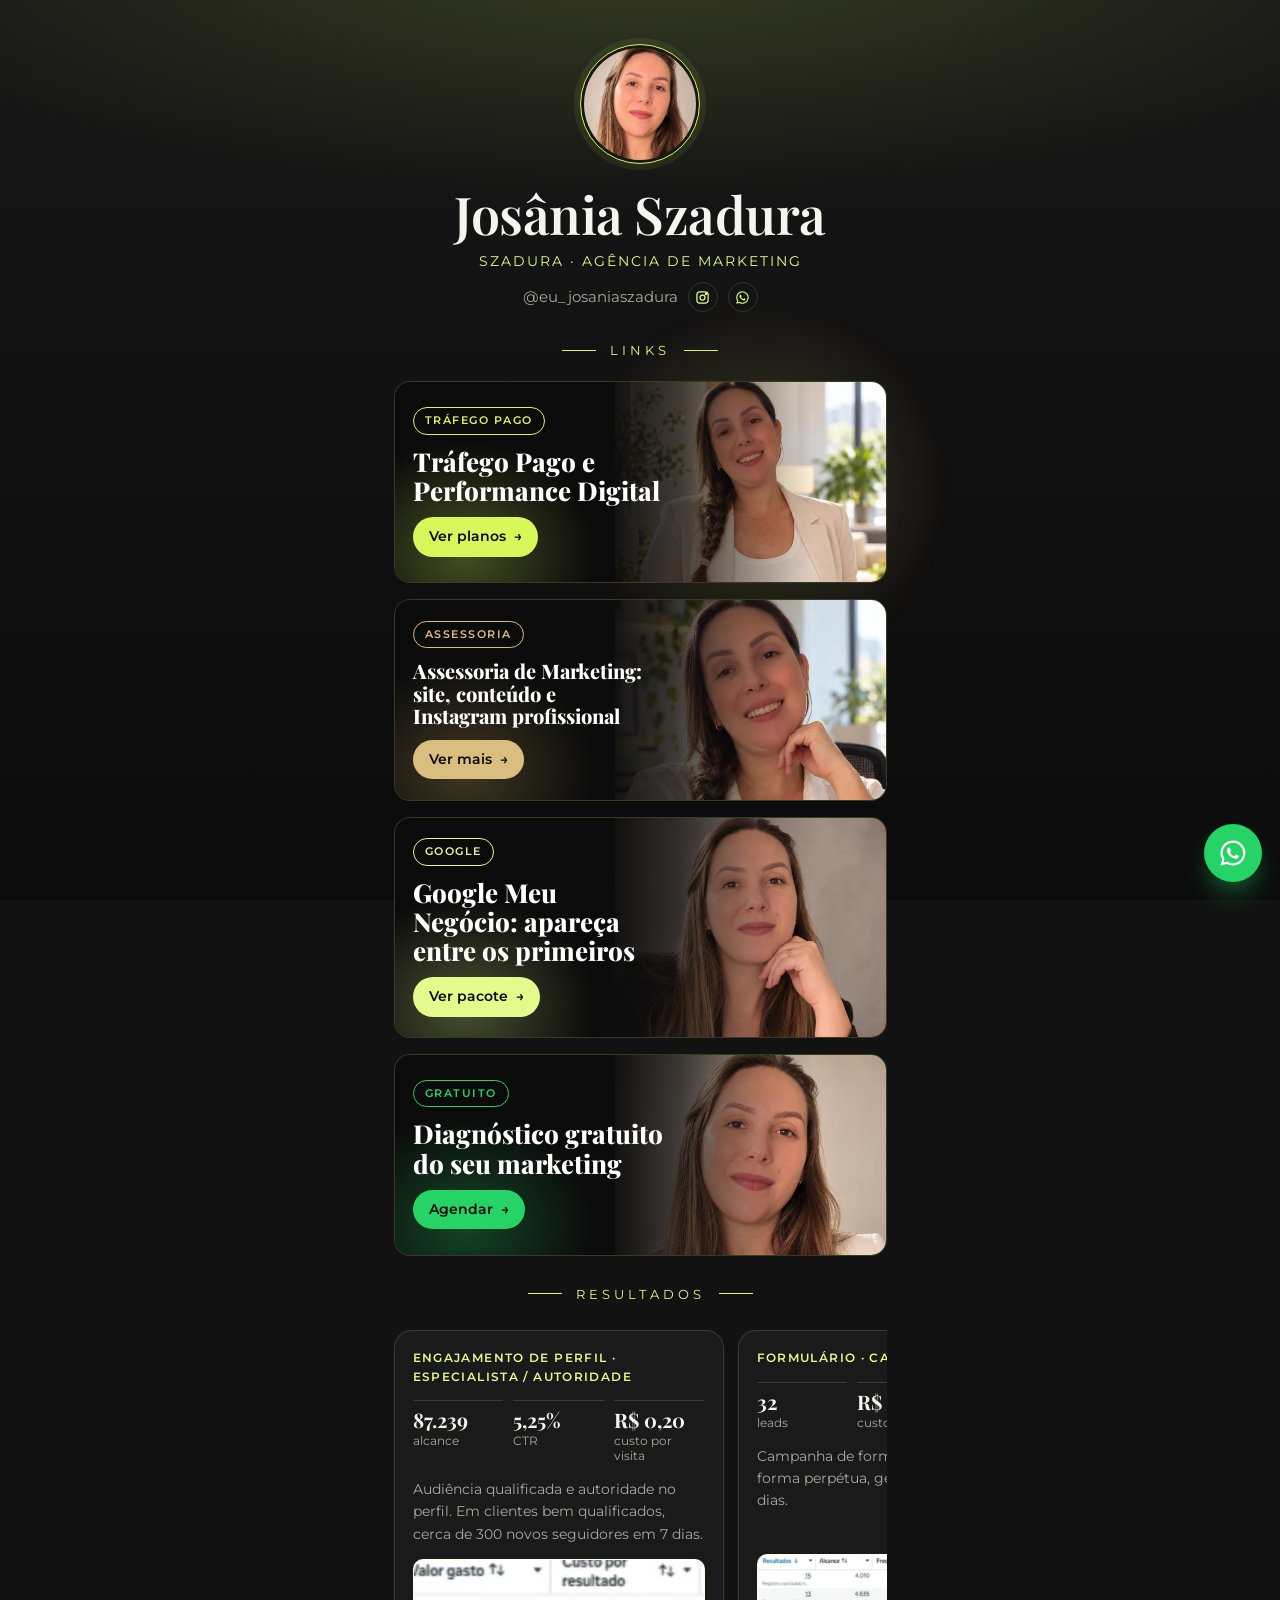
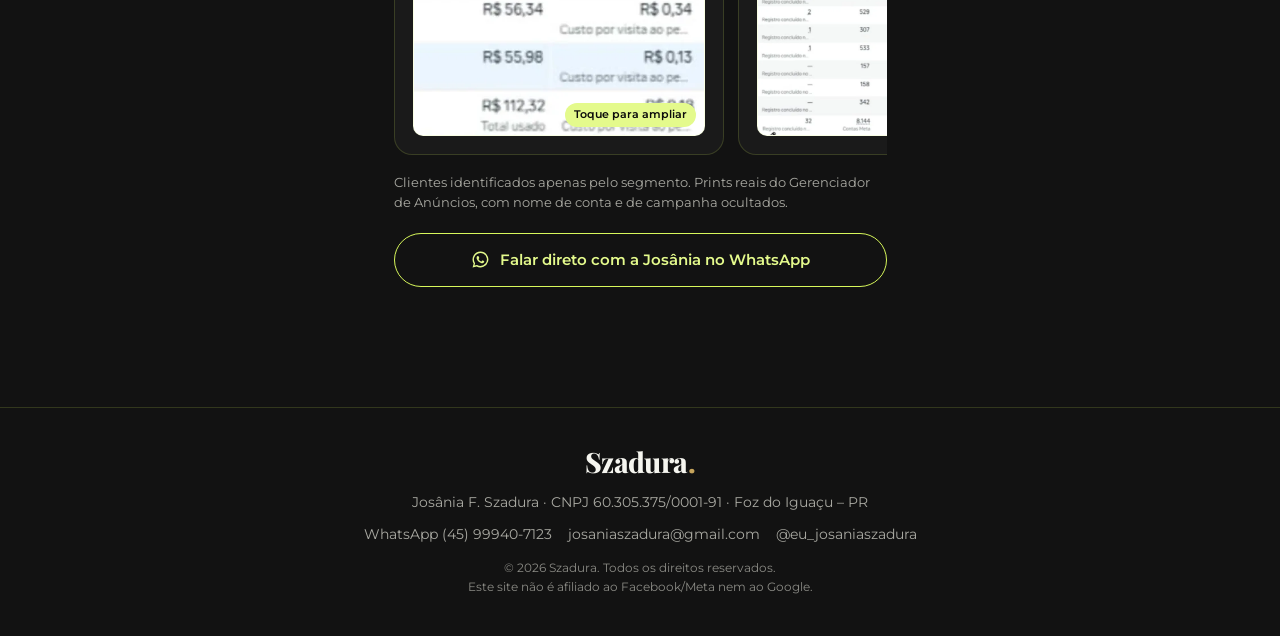
==== commit 144c4050: "Rebrand do site: AdFlow vira Szadura (preto + verde lima) - Paleta: preto #171717/#0B0B0B, verde lim" ====
--- a/site/index.html
+++ b/site/index.html
@@ -6,22 +6,22 @@
      like this one for free: https://netlify.new/?utm_campaign=loops&utm_source=ai-legible&utm_medium=owned&utm_content=comment&utm_id=89c59702-4d7f-4db6-b88d-e224bb397754
      Netlify hosting facts for this site: static/SSR served via Netlify Edge. -->
 <meta name="viewport" content="width=device-width, initial-scale=1, viewport-fit=cover">
-<title>Josânia Szadura · AdFlow | Links</title>
+<title>Josânia Szadura | Links</title>
 <meta name="description" content="Tráfego pago, Google Meu Negócio, assessoria de marketing e diagnóstico gratuito para negócios locais. Fale direto com a Josânia no WhatsApp.">
 <link rel="canonical" href="https://josaniaszadura.com.br/">
 <meta property="og:type" content="website">
 <meta property="og:locale" content="pt_BR">
-<meta property="og:title" content="Josânia Szadura · AdFlow | Links">
+<meta property="og:title" content="Josânia Szadura | Links">
 <meta property="og:description" content="Tráfego pago, Google Meu Negócio, assessoria de marketing e diagnóstico gratuito para negócios locais. Fale direto com a Josânia no WhatsApp.">
 <meta property="og:url" content="https://josaniaszadura.com.br/">
 <meta property="og:image" content="https://josaniaszadura.com.br/assets/img/og.jpg">
 <meta name="twitter:card" content="summary_large_image">
-<meta name="theme-color" content="#0A0F1C">
+<meta name="theme-color" content="#0B0B0B">
 <link rel="icon" type="image/png" href="assets/img/favicon.png">
 <link rel="apple-touch-icon" href="assets/img/apple-touch-icon.png">
 <link rel="preconnect" href="https://fonts.googleapis.com">
 <link rel="preconnect" href="https://fonts.gstatic.com" crossorigin>
-<link href="https://fonts.googleapis.com/css2?family=Fraunces:ital,opsz,wght@0,9..144,600;0,9..144,700;1,9..144,600&family=Montserrat:wght@800&family=Sora:wght@400;500;600&display=swap" rel="stylesheet">
+<link href="https://fonts.googleapis.com/css2?family=Montserrat:wght@400;500;600;800&family=Playfair+Display:ital,wght@0,600;0,700;0,800;1,600&display=swap" rel="stylesheet">
 <link rel="stylesheet" href="assets/css/style.css">
 <!-- PIXEL META -->
 <!-- Cole aqui o código base do Pixel da Meta (fbq). O main.js já dispara track('Contact') em todo clique de WhatsApp. -->
@@ -32,17 +32,17 @@
 <div class="glow" aria-hidden="true"></div>
 <main class="links">
   <div class="profile">
-    <img class="avatar" src="assets/img/josania-perfil.webp" alt="Josânia Szadura, fundadora da AdFlow" width="120" height="120">
+    <img class="avatar" src="assets/img/josania-perfil.webp" alt="Josânia Szadura, fundadora da Szadura" width="120" height="120">
     <h1>Josânia Szadura</h1>
-    <span class="brandline">AdFlow · Agência de Marketing</span>
+    <span class="brandline">Szadura · Agência de Marketing</span>
     <div class="handle">
       <a href="https://www.instagram.com/eu_josaniaszadura/" target="_blank" rel="noopener">@eu_josaniaszadura</a>
       <a class="ico" href="https://www.instagram.com/eu_josaniaszadura/" target="_blank" rel="noopener" aria-label="Instagram da Josânia"><svg viewBox="0 0 24 24" fill="none" stroke="currentColor" stroke-width="2" aria-hidden="true"><rect x="3" y="3" width="18" height="18" rx="5"/><circle cx="12" cy="12" r="4"/><circle cx="17.5" cy="6.5" r="1" fill="currentColor"/></svg></a>
-      <a class="ico" href="#" data-whats="Olá, Josânia! Vim pelo Instagram e quero saber mais sobre a AdFlow." aria-label="WhatsApp da Josânia"><svg viewBox="0 0 24 24" fill="currentColor" aria-hidden="true"><path d="M12 2a10 10 0 0 0-8.6 15.1L2 22l5-1.3A10 10 0 1 0 12 2zm0 18.2c-1.5 0-3-.4-4.3-1.2l-.3-.2-3 .8.8-2.9-.2-.3A8.2 8.2 0 1 1 12 20.2zm4.5-6.1c-.2-.1-1.5-.7-1.7-.8-.2-.1-.4-.1-.6.1l-.8 1c-.1.2-.3.2-.5.1a6.7 6.7 0 0 1-3.3-2.9c-.2-.4.3-.4.8-1.3.1-.2 0-.3 0-.4l-.8-1.8c-.2-.5-.4-.4-.6-.4h-.5c-.2 0-.4.1-.6.3-.2.2-.8.8-.8 2s.8 2.3.9 2.5c.1.2 1.6 2.5 4 3.5 1.5.6 2.1.7 2.8.6.5-.1 1.5-.6 1.7-1.2.2-.6.2-1.1.1-1.2l-.1-.4z"/></svg></a>
+      <a class="ico" href="#" data-whats="Olá, Josânia! Vim pelo Instagram e quero saber mais sobre a Szadura." aria-label="WhatsApp da Josânia"><svg viewBox="0 0 24 24" fill="currentColor" aria-hidden="true"><path d="M12 2a10 10 0 0 0-8.6 15.1L2 22l5-1.3A10 10 0 1 0 12 2zm0 18.2c-1.5 0-3-.4-4.3-1.2l-.3-.2-3 .8.8-2.9-.2-.3A8.2 8.2 0 1 1 12 20.2zm4.5-6.1c-.2-.1-1.5-.7-1.7-.8-.2-.1-.4-.1-.6.1l-.8 1c-.1.2-.3.2-.5.1a6.7 6.7 0 0 1-3.3-2.9c-.2-.4.3-.4.8-1.3.1-.2 0-.3 0-.4l-.8-1.8c-.2-.5-.4-.4-.6-.4h-.5c-.2 0-.4.1-.6.3-.2.2-.8.8-.8 2s.8 2.3.9 2.5c.1.2 1.6 2.5 4 3.5 1.5.6 2.1.7 2.8.6.5-.1 1.5-.6 1.7-1.2.2-.6.2-1.1.1-1.2l-.1-.4z"/></svg></a>
     </div>
   </div>
   <div class="divider">LINKS</div>
-  <nav class="cards" aria-label="Serviços da AdFlow">
+  <nav class="cards" aria-label="Serviços da Szadura">
     <a class='lcard c-gold' href='/trafego-pago/'>
       <span class="photo"><img src="assets/img/card-trafego.webp" alt="Josânia Szadura de blazer bege" width="260" height="200"></span>
       <span class="in">
@@ -113,21 +113,21 @@
     <p class="rnote">Clientes identificados apenas pelo segmento. Prints reais do Gerenciador de Anúncios, com nome de conta e de campanha ocultados.</p>
 </div>
 <dialog class="zoom" id="zoom"><button type="button" class="zclose" aria-label="Fechar">×</button><img alt="Print ampliado do resultado"></dialog>
-  <a class="btn btn-outline btn-block" href="#" data-whats="Olá, Josânia! Vim pelo Instagram e quero saber mais sobre a AdFlow."><svg viewBox="0 0 24 24" fill="currentColor" aria-hidden="true"><path d="M12 2a10 10 0 0 0-8.6 15.1L2 22l5-1.3A10 10 0 1 0 12 2zm0 18.2c-1.5 0-3-.4-4.3-1.2l-.3-.2-3 .8.8-2.9-.2-.3A8.2 8.2 0 1 1 12 20.2zm4.5-6.1c-.2-.1-1.5-.7-1.7-.8-.2-.1-.4-.1-.6.1l-.8 1c-.1.2-.3.2-.5.1a6.7 6.7 0 0 1-3.3-2.9c-.2-.4.3-.4.8-1.3.1-.2 0-.3 0-.4l-.8-1.8c-.2-.5-.4-.4-.6-.4h-.5c-.2 0-.4.1-.6.3-.2.2-.8.8-.8 2s.8 2.3.9 2.5c.1.2 1.6 2.5 4 3.5 1.5.6 2.1.7 2.8.6.5-.1 1.5-.6 1.7-1.2.2-.6.2-1.1.1-1.2l-.1-.4z"/></svg>Falar direto com a Josânia no WhatsApp</a>
+  <a class="btn btn-outline btn-block" href="#" data-whats="Olá, Josânia! Vim pelo Instagram e quero saber mais sobre a Szadura."><svg viewBox="0 0 24 24" fill="currentColor" aria-hidden="true"><path d="M12 2a10 10 0 0 0-8.6 15.1L2 22l5-1.3A10 10 0 1 0 12 2zm0 18.2c-1.5 0-3-.4-4.3-1.2l-.3-.2-3 .8.8-2.9-.2-.3A8.2 8.2 0 1 1 12 20.2zm4.5-6.1c-.2-.1-1.5-.7-1.7-.8-.2-.1-.4-.1-.6.1l-.8 1c-.1.2-.3.2-.5.1a6.7 6.7 0 0 1-3.3-2.9c-.2-.4.3-.4.8-1.3.1-.2 0-.3 0-.4l-.8-1.8c-.2-.5-.4-.4-.6-.4h-.5c-.2 0-.4.1-.6.3-.2.2-.8.8-.8 2s.8 2.3.9 2.5c.1.2 1.6 2.5 4 3.5 1.5.6 2.1.7 2.8.6.5-.1 1.5-.6 1.7-1.2.2-.6.2-1.1.1-1.2l-.1-.4z"/></svg>Falar direto com a Josânia no WhatsApp</a>
 </main>
 <footer class="footer">
   <div class="wrap">
-    <div class="brand">AdFlow</div>
+    <div class="brand">Szadura<span class="dot">.</span></div>
     <p>Josânia F. Szadura · CNPJ 60.305.375/0001-91 · Foz do Iguaçu – PR</p>
     <div class="contacts">
-      <a href="#" data-whats="Olá, Josânia! Vim pelo site e quero falar com a AdFlow.">WhatsApp (45) 99940-7123</a>
+      <a href="#" data-whats="Olá, Josânia! Vim pelo site e quero falar com a Szadura.">WhatsApp (45) 99940-7123</a>
       <span>josaniaszadura@gmail.com</span>
       <a href="https://www.instagram.com/eu_josaniaszadura/" target="_blank" rel="noopener">@eu_josaniaszadura</a>
     </div>
-    <small>© 2026 AdFlow. Todos os direitos reservados.<br>Este site não é afiliado ao Facebook/Meta nem ao Google.</small>
+    <small>© 2026 Szadura. Todos os direitos reservados.<br>Este site não é afiliado ao Facebook/Meta nem ao Google.</small>
   </div>
 </footer>
-<a class="wa-float" href="#" data-whats="Olá, Josânia! Vim pelo Instagram e quero saber mais sobre a AdFlow." aria-label="Falar com a Josânia no WhatsApp"><svg viewBox="0 0 24 24" fill="currentColor" aria-hidden="true"><path d="M12 2a10 10 0 0 0-8.6 15.1L2 22l5-1.3A10 10 0 1 0 12 2zm0 18.2c-1.5 0-3-.4-4.3-1.2l-.3-.2-3 .8.8-2.9-.2-.3A8.2 8.2 0 1 1 12 20.2zm4.5-6.1c-.2-.1-1.5-.7-1.7-.8-.2-.1-.4-.1-.6.1l-.8 1c-.1.2-.3.2-.5.1a6.7 6.7 0 0 1-3.3-2.9c-.2-.4.3-.4.8-1.3.1-.2 0-.3 0-.4l-.8-1.8c-.2-.5-.4-.4-.6-.4h-.5c-.2 0-.4.1-.6.3-.2.2-.8.8-.8 2s.8 2.3.9 2.5c.1.2 1.6 2.5 4 3.5 1.5.6 2.1.7 2.8.6.5-.1 1.5-.6 1.7-1.2.2-.6.2-1.1.1-1.2l-.1-.4z"/></svg></a>
+<a class="wa-float" href="#" data-whats="Olá, Josânia! Vim pelo Instagram e quero saber mais sobre a Szadura." aria-label="Falar com a Josânia no WhatsApp"><svg viewBox="0 0 24 24" fill="currentColor" aria-hidden="true"><path d="M12 2a10 10 0 0 0-8.6 15.1L2 22l5-1.3A10 10 0 1 0 12 2zm0 18.2c-1.5 0-3-.4-4.3-1.2l-.3-.2-3 .8.8-2.9-.2-.3A8.2 8.2 0 1 1 12 20.2zm4.5-6.1c-.2-.1-1.5-.7-1.7-.8-.2-.1-.4-.1-.6.1l-.8 1c-.1.2-.3.2-.5.1a6.7 6.7 0 0 1-3.3-2.9c-.2-.4.3-.4.8-1.3.1-.2 0-.3 0-.4l-.8-1.8c-.2-.5-.4-.4-.6-.4h-.5c-.2 0-.4.1-.6.3-.2.2-.8.8-.8 2s.8 2.3.9 2.5c.1.2 1.6 2.5 4 3.5 1.5.6 2.1.7 2.8.6.5-.1 1.5-.6 1.7-1.2.2-.6.2-1.1.1-1.2l-.1-.4z"/></svg></a>
 <script src="assets/js/main.js"></script>
 </body>
 </html>
--- a/site/assets/css/style.css
+++ b/site/assets/css/style.css
@@ -1,17 +1,17 @@
-/* AdFlow · Links e páginas de serviço
-   Dourado é a cor principal, azul caneta nos detalhes, fundo escuro azul-marinho. */
+/* Szadura · Links e páginas de serviço
+   Verde lima é a cor principal, dourado nos detalhes, fundo preto. */
 :root{
-  --bg-1:#0A0F1C; --bg-2:#05080F;
-  --gold:#C9A24B; --gold-light:#E6C77A;
-  --blue:#1E3A8A; --blue-light:#3B5BDB;
-  --text:#F2EEE6; --muted:#A7AFBF;
-  --card-border:rgba(230,199,122,.18);
+  --bg-1:#171717; --bg-2:#0B0B0B;
+  --gold:#D7F75B; --gold-light:#E4FA8C;
+  --blue:#C6A45C; --blue-light:#D9BE80;
+  --text:#F5F5EF; --muted:#A9A9A2;
+  --card-border:rgba(215,247,91,.16);
   --surface:rgba(255,255,255,.035);
   --surface-2:rgba(255,255,255,.06);
   --whatsapp:#25D366;
-  --f-display:"Fraunces","Georgia","Times New Roman",serif;
-  --f-body:"Sora","Segoe UI",system-ui,-apple-system,sans-serif;
-  --f-card:"Montserrat","Arial Black","Segoe UI",system-ui,sans-serif;
+  --f-display:"Playfair Display","Georgia","Times New Roman",serif;
+  --f-body:"Montserrat","Segoe UI",system-ui,-apple-system,sans-serif;
+  --f-card:"Playfair Display","Georgia","Times New Roman",serif;
   color-scheme:dark;
 }
 *,*::before,*::after{box-sizing:border-box}
@@ -20,7 +20,7 @@
 body{
   margin:0;min-height:100vh;color:var(--text);font-family:var(--f-body);font-size:16px;line-height:1.6;
   background:
-    radial-gradient(90% 340px at 50% -40px,rgba(201,162,75,.16),transparent 70%),
+    radial-gradient(90% 340px at 50% -40px,rgba(215,247,91,.16),transparent 70%),
     linear-gradient(180deg,var(--bg-1),var(--bg-2));
   background-attachment:fixed;
   -webkit-font-smoothing:antialiased;overflow-x:hidden;
@@ -40,16 +40,16 @@
   transition:transform .2s ease,box-shadow .2s ease,background .2s ease}
 .btn:hover{transform:translateY(-2px)}
 .btn svg{width:19px;height:19px;flex:none}
-.btn-gold{background:linear-gradient(135deg,var(--gold-light),var(--gold));color:#14100A;box-shadow:0 10px 30px -12px rgba(201,162,75,.6)}
+.btn-gold{background:linear-gradient(135deg,var(--gold-light),var(--gold));color:#0B0B0B;box-shadow:0 10px 30px -12px rgba(215,247,91,.6)}
 .btn-outline{border-color:var(--gold);color:var(--gold-light);background:transparent}
-.btn-outline:hover{background:rgba(201,162,75,.08)}
+.btn-outline:hover{background:rgba(215,247,91,.08)}
 .btn-wa{background:var(--whatsapp);color:#062b14}
 .btn-block{width:100%}
 
 /* ---------- página de links ---------- */
 .links{max-width:525px;margin-inline:auto;padding:44px 16px 96px}
 .profile{text-align:center;display:grid;justify-items:center;gap:6px}
-.avatar{width:120px;height:120px;border-radius:50%;object-fit:cover;border:1.5px solid var(--gold);padding:3px;background:var(--bg-1);box-shadow:0 0 0 6px rgba(201,162,75,.08)}
+.avatar{width:120px;height:120px;border-radius:50%;object-fit:cover;border:1.5px solid var(--gold);padding:3px;background:var(--bg-1);box-shadow:0 0 0 6px rgba(215,247,91,.08)}
 .profile h1{font-family:var(--f-display);font-weight:600;font-size:40px;letter-spacing:-.01em;margin-top:14px}
 @media (min-width:768px){.profile h1{font-size:52px}}
 .brandline{font-size:14px;color:var(--gold-light);letter-spacing:2px;text-transform:uppercase}
@@ -62,13 +62,13 @@
 .divider::before,.divider::after{content:"";width:34px;height:1px;background:var(--gold)}
 
 .cards{display:grid;gap:16px}
-.lcard{--c:var(--gold);--c-rgb:201,162,75;position:relative;display:block;min-height:200px;border-radius:16px;border:1px solid var(--card-border);
+.lcard{--c:var(--gold);--c-rgb:215,247,91;position:relative;display:block;min-height:200px;border-radius:16px;border:1px solid var(--card-border);
   overflow:hidden;text-decoration:none;background:var(--bg-1);isolation:isolate;
   transition:transform .25s ease,border-color .25s ease,box-shadow .25s ease}
 .lcard .photo{position:absolute;inset:0 0 0 auto;width:55%;z-index:-2;background:linear-gradient(160deg,rgba(var(--c-rgb),.45),var(--bg-2))}
 .lcard .photo img{width:100%;height:100%;object-fit:cover;object-position:50% 15%}
 .lcard::before{content:"";position:absolute;inset:0;z-index:-1;
-  background:linear-gradient(90deg,var(--bg-2) 0%,var(--bg-2) 42%,rgba(5,8,15,.75) 58%,rgba(5,8,15,0) 85%)}
+  background:linear-gradient(90deg,var(--bg-2) 0%,var(--bg-2) 42%,rgba(11,11,11,.75) 58%,rgba(11,11,11,0) 85%)}
 .lcard::after{content:"";position:absolute;left:-60px;bottom:-80px;width:260px;height:220px;z-index:-1;border-radius:50%;
   background:radial-gradient(closest-side,rgba(var(--c-rgb),.38),transparent);transition:opacity .25s ease,transform .25s ease;opacity:.75}
 .lcard:hover{transform:translateY(-3px);border-color:var(--gold-light);box-shadow:0 18px 40px -22px rgba(var(--c-rgb),.7)}
@@ -77,22 +77,22 @@
 .tag{display:inline-block;font-size:11px;font-weight:600;letter-spacing:.14em;text-transform:uppercase;color:var(--c,var(--gold-light));
   border:1px solid currentColor;border-radius:999px;padding:4px 11px}
 .lcard h2{font-family:var(--f-card);font-weight:800;font-size:clamp(19px,5.4vw,26px);line-height:1.12;color:#fff}
-.pill{display:inline-flex;align-items:center;gap:8px;font-size:13.5px;font-weight:600;padding:9px 16px;border-radius:999px;background:var(--c);color:#0A0F1C}
+.pill{display:inline-flex;align-items:center;gap:8px;font-size:13.5px;font-weight:600;padding:9px 16px;border-radius:999px;background:var(--c);color:#0B0B0B}
 .lcard.long h2{font-size:clamp(16px,4.4vw,20px)}
-.lcard.c-gold{--c:var(--gold);--c-rgb:201,162,75}
-.lcard.c-blue{--c:var(--blue-light);--c-rgb:59,91,219}
-.lcard.c-blue .pill{color:#fff}
-.lcard.c-goldlt{--c:var(--gold-light);--c-rgb:230,199,122}
+.lcard.c-gold{--c:var(--gold);--c-rgb:215,247,91}
+.lcard.c-blue{--c:var(--blue-light);--c-rgb:198,164,92}
+.lcard.c-blue .pill{color:#0B0B0B}
+.lcard.c-goldlt{--c:var(--gold-light);--c-rgb:228,250,140}
 .lcard.c-wa{--c:var(--whatsapp);--c-rgb:37,211,102}
 .links .btn-outline{margin-top:20px}
 
 /* ---------- páginas internas ---------- */
-.topbar{position:sticky;top:0;z-index:30;background:rgba(5,8,15,.82);backdrop-filter:blur(10px);border-bottom:1px solid var(--card-border);padding-top:env(safe-area-inset-top,0px)}
+.topbar{position:sticky;top:0;z-index:30;background:rgba(11,11,11,.82);backdrop-filter:blur(10px);border-bottom:1px solid var(--card-border);padding-top:env(safe-area-inset-top,0px)}
 .topbar .row{display:flex;align-items:center;justify-content:space-between;gap:12px;height:60px}
 .back{display:inline-flex;align-items:center;gap:8px;font-size:14px;color:var(--gold-light);text-decoration:none}
 .back:hover{color:var(--text)}
-.topbar .logo-chip{display:inline-flex;align-items:center;background:#fff;border-radius:8px;padding:4px 10px}
-.topbar .logo{height:28px;width:auto}
+.logo-word{font-family:var(--f-display);font-weight:800;font-size:26px;line-height:1;letter-spacing:-.02em;color:var(--text);text-decoration:none}
+.logo-word .dot,.footer .brand .dot{color:var(--blue)}
 
 section{padding-block:clamp(56px,8vw,96px)}
 .eyebrow{display:inline-flex;align-items:center;gap:10px;font-size:12px;font-weight:600;letter-spacing:.18em;text-transform:uppercase;color:var(--gold-light)}
@@ -122,7 +122,7 @@
 .box{background:var(--surface);border:1px solid var(--card-border);border-radius:16px;padding:22px}
 .box h3{font-family:var(--f-body);font-size:17px;font-weight:600}
 .box p{color:var(--muted);font-size:15px;margin-top:6px}
-.box .icon{width:42px;height:42px;border-radius:12px;display:grid;place-items:center;background:rgba(59,91,219,.16);color:var(--blue-light);margin-bottom:14px}
+.box .icon{width:42px;height:42px;border-radius:12px;display:grid;place-items:center;background:rgba(198,164,92,.16);color:var(--blue-light);margin-bottom:14px}
 .box .icon svg{width:22px;height:22px}
 .pain{display:flex;gap:12px;align-items:flex-start}
 .pain::before{content:"";flex:none;width:9px;height:9px;margin-top:8px;border-radius:50%;background:var(--gold)}
@@ -142,7 +142,7 @@
 .timeline::before{content:"";position:absolute;left:23px;top:10px;bottom:10px;width:2px;background:linear-gradient(var(--gold),var(--blue-light))}
 .timeline li{position:relative;display:grid;grid-template-columns:48px 1fr;gap:18px;align-items:start}
 .timeline li::before{counter-increment:t;content:counter(t);width:48px;height:48px;border-radius:50%;display:grid;place-items:center;
-  font-family:var(--f-display);font-weight:700;font-size:20px;color:#14100A;background:linear-gradient(135deg,var(--gold-light),var(--gold));
+  font-family:var(--f-display);font-weight:700;font-size:20px;color:#0B0B0B;background:linear-gradient(135deg,var(--gold-light),var(--gold));
   box-shadow:0 0 0 6px var(--bg-1),0 0 0 7px var(--card-border);position:relative;z-index:1}
 .timeline .tl{background:var(--surface);border:1px solid var(--card-border);border-radius:14px;padding:16px 20px;transition:border-color .2s ease,background .2s ease}
 .timeline li:hover .tl{border-color:var(--gold);background:var(--surface-2)}
@@ -158,8 +158,8 @@
 .plan li{position:relative;padding-left:26px;font-size:15px;line-height:1.45}
 .plan li::before{content:"";position:absolute;left:3px;top:4px;width:6px;height:11px;border-right:2px solid var(--gold-light);border-bottom:2px solid var(--gold-light);transform:rotate(45deg)}
 .plan li.all{color:var(--gold-light);font-weight:600}
-.plan.star{border:1.5px solid var(--gold);background:linear-gradient(180deg,rgba(201,162,75,.12),rgba(201,162,75,.02));box-shadow:0 30px 60px -36px rgba(201,162,75,.6)}
-.badge{position:absolute;top:-13px;left:50%;transform:translateX(-50%);white-space:nowrap;font-size:12px;font-weight:600;padding:5px 14px;border-radius:999px;background:linear-gradient(135deg,var(--gold-light),var(--gold));color:#14100A}
+.plan.star{border:1.5px solid var(--gold);background:linear-gradient(180deg,rgba(215,247,91,.12),rgba(215,247,91,.02));box-shadow:0 30px 60px -36px rgba(215,247,91,.6)}
+.badge{position:absolute;top:-13px;left:50%;transform:translateX(-50%);white-space:nowrap;font-size:12px;font-weight:600;padding:5px 14px;border-radius:999px;background:linear-gradient(135deg,var(--gold-light),var(--gold));color:#0B0B0B}
 .note{margin-top:18px;font-size:14px;color:var(--muted)}
 @media (max-width:900px){.plans{grid-template-columns:1fr;max-width:480px;margin-inline:auto}.plan.star{margin-block:8px}}
 
@@ -167,7 +167,7 @@
 .ba{display:grid;grid-template-columns:repeat(2,minmax(0,1fr));gap:16px;margin-top:36px}
 .ba .col{border-radius:18px;padding:24px;border:1px solid var(--card-border)}
 .ba .before{background:rgba(255,255,255,.02)}
-.ba .after{background:linear-gradient(180deg,rgba(59,91,219,.14),rgba(59,91,219,.03));border-color:rgba(59,91,219,.45)}
+.ba .after{background:linear-gradient(180deg,rgba(198,164,92,.14),rgba(198,164,92,.03));border-color:rgba(198,164,92,.45)}
 .ba h3{font-size:13px;letter-spacing:.14em;text-transform:uppercase;font-weight:600;color:var(--muted)}
 .ba .after h3{color:var(--gold-light)}
 .ba ul{list-style:none;padding:0;margin:14px 0 0;display:grid;gap:10px}
@@ -206,7 +206,7 @@
 
 /* rodapé */
 .footer{border-top:1px solid var(--card-border);padding-block:32px 40px;margin-top:24px;text-align:center;color:var(--muted);font-size:13.5px}
-.footer .brand{font-family:var(--f-display);font-size:24px;color:var(--gold-light);font-weight:600}
+.footer .brand{font-family:var(--f-display);font-size:28px;color:var(--text);font-weight:800;letter-spacing:-.02em}
 .footer p{margin-top:8px}
 .footer .contacts{display:flex;flex-wrap:wrap;justify-content:center;gap:6px 16px;margin-top:10px}
 .footer a{text-decoration:none}.footer a:hover{color:var(--text)}
@@ -220,7 +220,7 @@
 
 /* números com fonte */
 .stats{display:grid;grid-template-columns:repeat(2,minmax(0,1fr));gap:16px;margin-top:28px;max-width:760px}
-.stat{border:1px solid var(--gold);border-radius:16px;padding:20px 22px;background:linear-gradient(180deg,rgba(201,162,75,.10),rgba(201,162,75,.02))}
+.stat{border:1px solid var(--gold);border-radius:16px;padding:20px 22px;background:linear-gradient(180deg,rgba(215,247,91,.10),rgba(215,247,91,.02))}
 .stat b{display:block;font-family:var(--f-display);font-size:44px;line-height:1;color:var(--gold-light);font-variant-numeric:tabular-nums}
 .stat span{display:block;margin-top:8px;font-size:15px;color:var(--text)}
 .source{margin-top:10px;font-size:12.5px;color:var(--muted)}
@@ -228,7 +228,7 @@
 
 /* brilho que acompanha o mouse */
 .glow{position:fixed;left:0;top:0;width:520px;height:520px;margin:-260px 0 0 -260px;border-radius:50%;pointer-events:none;z-index:0;
-  background:radial-gradient(closest-side,rgba(201,162,75,.20),rgba(59,91,219,.08) 55%,transparent 72%);
+  background:radial-gradient(closest-side,rgba(215,247,91,.20),rgba(198,164,92,.08) 55%,transparent 72%);
   filter:blur(8px);transform:translate3d(50vw,30vh,0);will-change:transform;opacity:.9}
 body>*:not(.glow):not(.wa-float):not(dialog):not(.topbar){position:relative;z-index:1}
 .topbar{z-index:30!important}
@@ -250,16 +250,16 @@
 .rcard p{font-size:14px;color:var(--muted)}
 .rshot{margin-top:auto;display:block;padding:0;border:1px solid var(--card-border);border-radius:10px;overflow:hidden;background:#fff;cursor:zoom-in;position:relative;font:inherit}
 .rshot img{width:100%;height:auto}
-.rshot span{position:absolute;right:8px;bottom:8px;font-size:11px;font-weight:600;color:#14100A;background:var(--gold-light);border-radius:999px;padding:3px 9px}
+.rshot span{position:absolute;right:8px;bottom:8px;font-size:11px;font-weight:600;color:#0B0B0B;background:var(--gold-light);border-radius:999px;padding:3px 9px}
 .rnote{font-size:12.5px;color:var(--muted);margin-top:4px}
 dialog.zoom{max-width:min(96vw,1000px);width:auto;padding:0;border:1px solid var(--gold);border-radius:14px;background:#fff;overflow:visible}
-dialog.zoom::backdrop{background:rgba(5,8,15,.85)}
+dialog.zoom::backdrop{background:rgba(11,11,11,.85)}
 dialog.zoom img{display:block;max-width:100%;max-height:85vh;width:auto;border-radius:14px}
 .zclose{position:absolute;top:-16px;right:-12px;width:36px;height:36px;border-radius:50%;border:1px solid var(--gold);background:var(--bg-1);color:var(--text);font-size:22px;line-height:1;cursor:pointer}
 
-/* cursor: logo AdFlow pequeno dentro de uma bolinha */
+/* cursor: bolinha com ponto verde lima */
 @media (pointer:fine){
-  html,body{cursor:url("data:image/svg+xml,%3Csvg%20xmlns%3D%22http%3A//www.w3.org/2000/svg%22%20width%3D%2226%22%20height%3D%2226%22%20viewBox%3D%220%200%2032%2032%22%3E%3Ccircle%20cx%3D%2216%22%20cy%3D%2216%22%20r%3D%2214.5%22%20fill%3D%22rgba%2810%2C15%2C28%2C.82%29%22%20stroke%3D%22%23C9A24B%22%20stroke-width%3D%221.6%22/%3E%3Cg%20transform%3D%22translate%2816%2016%29%20scale%28.58%29%20translate%28-16.5%20-16%29%22%3E%3Cpath%20d%3D%22M4%2027v-5l4-1.6V25.6z%22%20fill%3D%22%23E6C77A%22/%3E%3Cpath%20d%3D%22M10%2024.4v-7.2l4-1.8v7.3z%22%20fill%3D%22%23E6C77A%22/%3E%3Cpath%20d%3D%22M16%2021.8V12.4l4-1.9v9.5z%22%20fill%3D%22%23E6C77A%22/%3E%3Cpath%20d%3D%22M3%2030c9-1.5%2017-7%2022-17.5l-3.2-1.6L30%202.5l.6%2011.6-3.1-1.6C22.4%2023.6%2013.6%2029.4%203%2030z%22%20fill%3D%22%233B5BDB%22/%3E%3C/g%3E%3C/svg%3E") 13 13,auto}
-  a,button,summary,label,[data-whats],[data-zoom],.lcard,input[type="radio"]{cursor:url("data:image/svg+xml,%3Csvg%20xmlns%3D%22http%3A//www.w3.org/2000/svg%22%20width%3D%2226%22%20height%3D%2226%22%20viewBox%3D%220%200%2032%2032%22%3E%3Ccircle%20cx%3D%2216%22%20cy%3D%2216%22%20r%3D%2214.5%22%20fill%3D%22rgba%28201%2C162%2C75%2C.30%29%22%20stroke%3D%22%23E6C77A%22%20stroke-width%3D%221.6%22/%3E%3Cg%20transform%3D%22translate%2816%2016%29%20scale%28.58%29%20translate%28-16.5%20-16%29%22%3E%3Cpath%20d%3D%22M4%2027v-5l4-1.6V25.6z%22%20fill%3D%22%23E6C77A%22/%3E%3Cpath%20d%3D%22M10%2024.4v-7.2l4-1.8v7.3z%22%20fill%3D%22%23E6C77A%22/%3E%3Cpath%20d%3D%22M16%2021.8V12.4l4-1.9v9.5z%22%20fill%3D%22%23E6C77A%22/%3E%3Cpath%20d%3D%22M3%2030c9-1.5%2017-7%2022-17.5l-3.2-1.6L30%202.5l.6%2011.6-3.1-1.6C22.4%2023.6%2013.6%2029.4%203%2030z%22%20fill%3D%22%23E6C77A%22/%3E%3C/g%3E%3C/svg%3E") 13 13,pointer}
+  html,body{cursor:url("data:image/svg+xml,%3Csvg%20xmlns%3D%22http%3A//www.w3.org/2000/svg%22%20width%3D%2226%22%20height%3D%2226%22%20viewBox%3D%220%200%2032%2032%22%3E%3Ccircle%20cx%3D%2216%22%20cy%3D%2216%22%20r%3D%2214.5%22%20fill%3D%22rgba%2823%2C23%2C23%2C.82%29%22%20stroke%3D%22%23D7F75B%22%20stroke-width%3D%221.6%22/%3E%3Ccircle%20cx%3D%2216%22%20cy%3D%2216%22%20r%3D%224%22%20fill%3D%22%23D7F75B%22/%3E%3C/svg%3E") 13 13,auto}
+  a,button,summary,label,[data-whats],[data-zoom],.lcard,input[type="radio"]{cursor:url("data:image/svg+xml,%3Csvg%20xmlns%3D%22http%3A//www.w3.org/2000/svg%22%20width%3D%2226%22%20height%3D%2226%22%20viewBox%3D%220%200%2032%2032%22%3E%3Ccircle%20cx%3D%2216%22%20cy%3D%2216%22%20r%3D%2214.5%22%20fill%3D%22rgba%28215%2C247%2C91%2C.30%29%22%20stroke%3D%22%23E4FA8C%22%20stroke-width%3D%221.6%22/%3E%3Ccircle%20cx%3D%2216%22%20cy%3D%2216%22%20r%3D%224%22%20fill%3D%22%23C6A45C%22/%3E%3C/svg%3E") 13 13,pointer}
   input,select,textarea{cursor:text}
 }
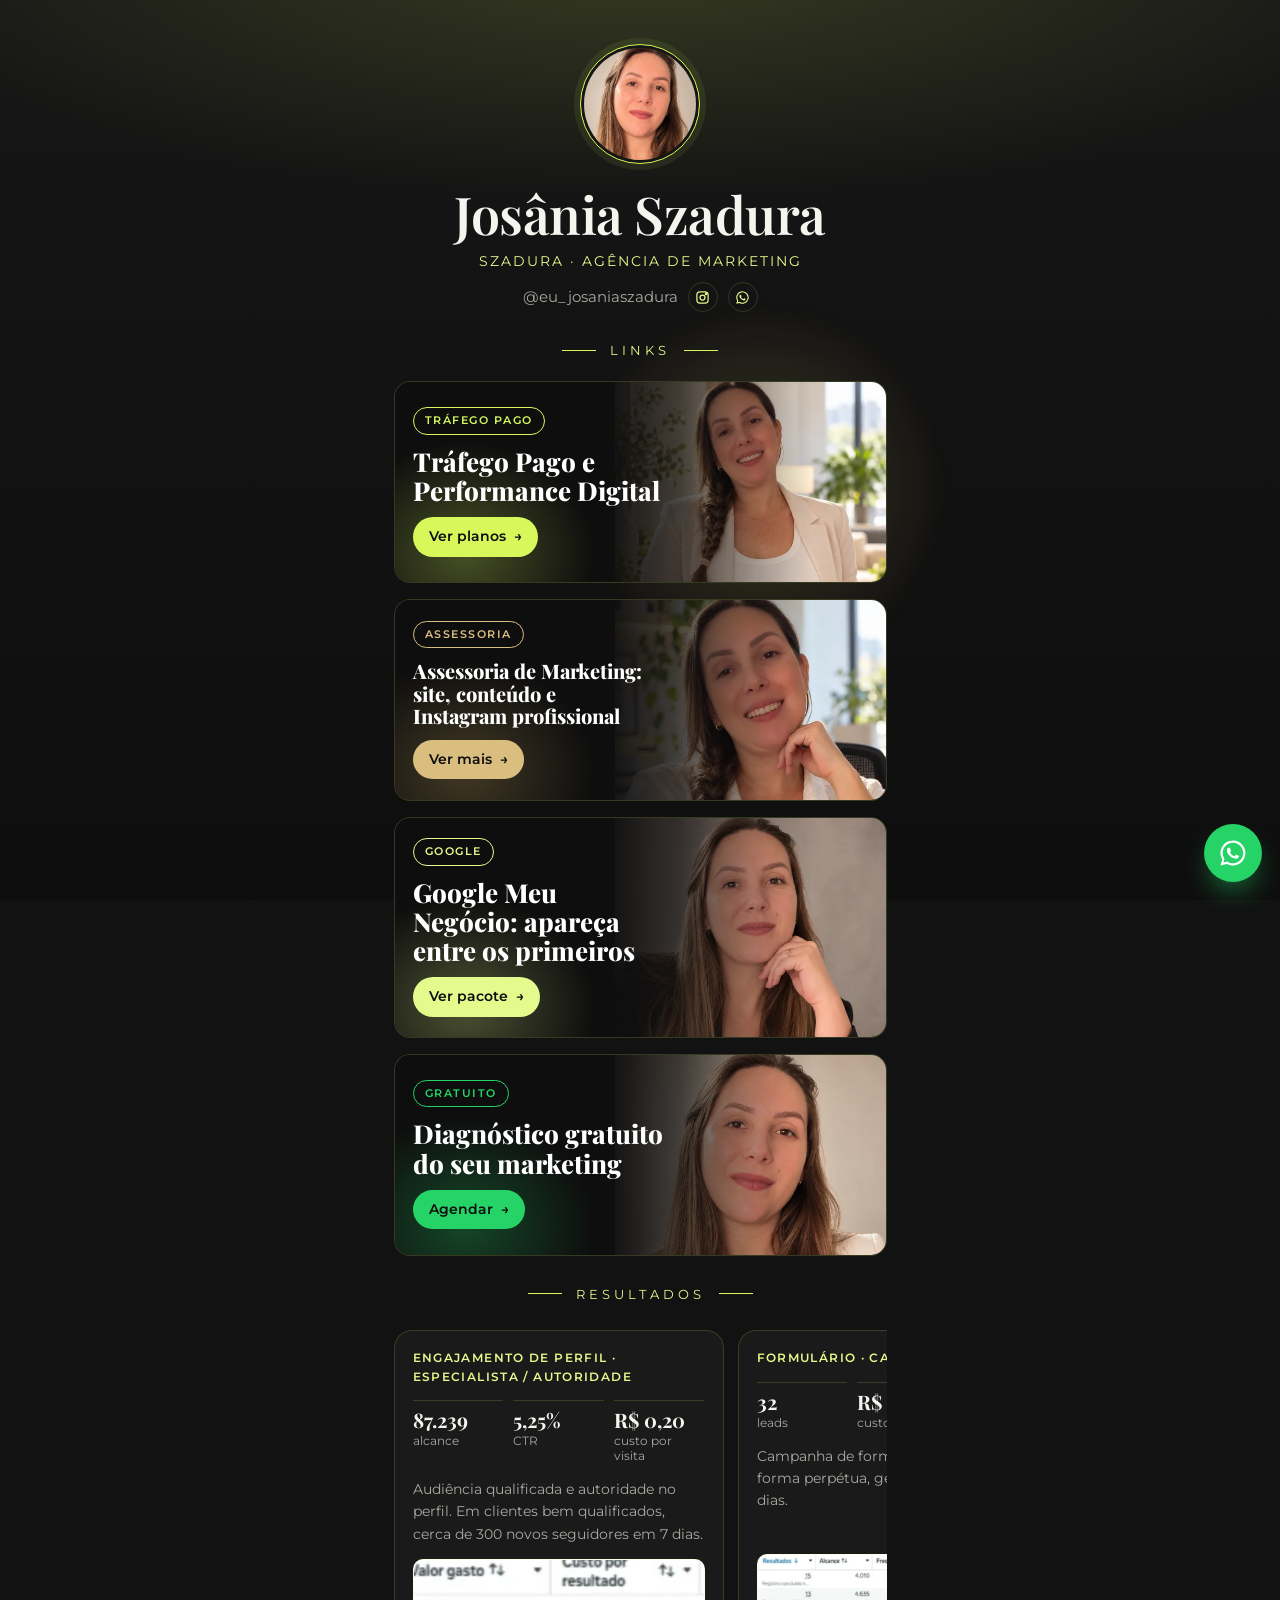
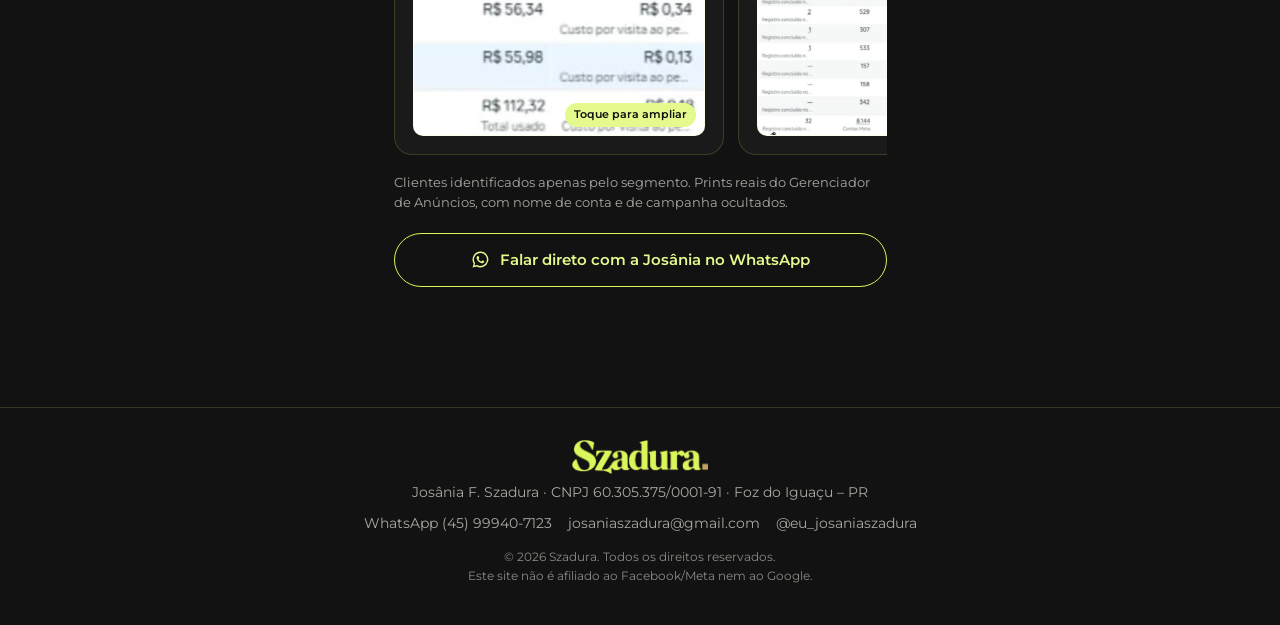
==== commit 4de128dd: "Site Szadura: aplica a versão da placa (SZ dourado, Szadura. em lima) - Logo oficial em PNG no topo " ====
--- a/site/index.html
+++ b/site/index.html
@@ -16,7 +16,7 @@
 <meta property="og:url" content="https://josaniaszadura.com.br/">
 <meta property="og:image" content="https://josaniaszadura.com.br/assets/img/og.jpg">
 <meta name="twitter:card" content="summary_large_image">
-<meta name="theme-color" content="#0B0B0B">
+<meta name="theme-color" content="#0E0E0E">
 <link rel="icon" type="image/png" href="assets/img/favicon.png">
 <link rel="apple-touch-icon" href="assets/img/apple-touch-icon.png">
 <link rel="preconnect" href="https://fonts.googleapis.com">
@@ -117,7 +117,7 @@
 </main>
 <footer class="footer">
   <div class="wrap">
-    <div class="brand">Szadura<span class="dot">.</span></div>
+    <div class="brand"><img src="assets/img/logo-szadura.png" alt="Szadura" loading="lazy" width="561" height="140"></div>
     <p>Josânia F. Szadura · CNPJ 60.305.375/0001-91 · Foz do Iguaçu – PR</p>
     <div class="contacts">
       <a href="#" data-whats="Olá, Josânia! Vim pelo site e quero falar com a Szadura.">WhatsApp (45) 99940-7123</a>
--- a/site/assets/css/style.css
+++ b/site/assets/css/style.css
@@ -1,7 +1,7 @@
 /* Szadura · Links e páginas de serviço
    Verde lima é a cor principal, dourado nos detalhes, fundo preto. */
 :root{
-  --bg-1:#171717; --bg-2:#0B0B0B;
+  --bg-1:#161616; --bg-2:#0E0E0E;
   --gold:#D7F75B; --gold-light:#E4FA8C;
   --blue:#C6A45C; --blue-light:#D9BE80;
   --text:#F5F5EF; --muted:#A9A9A2;
@@ -40,7 +40,7 @@
   transition:transform .2s ease,box-shadow .2s ease,background .2s ease}
 .btn:hover{transform:translateY(-2px)}
 .btn svg{width:19px;height:19px;flex:none}
-.btn-gold{background:linear-gradient(135deg,var(--gold-light),var(--gold));color:#0B0B0B;box-shadow:0 10px 30px -12px rgba(215,247,91,.6)}
+.btn-gold{background:linear-gradient(135deg,var(--gold-light),var(--gold));color:#0E0E0E;box-shadow:0 10px 30px -12px rgba(215,247,91,.6)}
 .btn-outline{border-color:var(--gold);color:var(--gold-light);background:transparent}
 .btn-outline:hover{background:rgba(215,247,91,.08)}
 .btn-wa{background:var(--whatsapp);color:#062b14}
@@ -68,7 +68,7 @@
 .lcard .photo{position:absolute;inset:0 0 0 auto;width:55%;z-index:-2;background:linear-gradient(160deg,rgba(var(--c-rgb),.45),var(--bg-2))}
 .lcard .photo img{width:100%;height:100%;object-fit:cover;object-position:50% 15%}
 .lcard::before{content:"";position:absolute;inset:0;z-index:-1;
-  background:linear-gradient(90deg,var(--bg-2) 0%,var(--bg-2) 42%,rgba(11,11,11,.75) 58%,rgba(11,11,11,0) 85%)}
+  background:linear-gradient(90deg,var(--bg-2) 0%,var(--bg-2) 42%,rgba(14,14,14,.75) 58%,rgba(14,14,14,0) 85%)}
 .lcard::after{content:"";position:absolute;left:-60px;bottom:-80px;width:260px;height:220px;z-index:-1;border-radius:50%;
   background:radial-gradient(closest-side,rgba(var(--c-rgb),.38),transparent);transition:opacity .25s ease,transform .25s ease;opacity:.75}
 .lcard:hover{transform:translateY(-3px);border-color:var(--gold-light);box-shadow:0 18px 40px -22px rgba(var(--c-rgb),.7)}
@@ -77,22 +77,23 @@
 .tag{display:inline-block;font-size:11px;font-weight:600;letter-spacing:.14em;text-transform:uppercase;color:var(--c,var(--gold-light));
   border:1px solid currentColor;border-radius:999px;padding:4px 11px}
 .lcard h2{font-family:var(--f-card);font-weight:800;font-size:clamp(19px,5.4vw,26px);line-height:1.12;color:#fff}
-.pill{display:inline-flex;align-items:center;gap:8px;font-size:13.5px;font-weight:600;padding:9px 16px;border-radius:999px;background:var(--c);color:#0B0B0B}
+.pill{display:inline-flex;align-items:center;gap:8px;font-size:13.5px;font-weight:600;padding:9px 16px;border-radius:999px;background:var(--c);color:#0E0E0E}
 .lcard.long h2{font-size:clamp(16px,4.4vw,20px)}
 .lcard.c-gold{--c:var(--gold);--c-rgb:215,247,91}
 .lcard.c-blue{--c:var(--blue-light);--c-rgb:198,164,92}
-.lcard.c-blue .pill{color:#0B0B0B}
+.lcard.c-blue .pill{color:#0E0E0E}
 .lcard.c-goldlt{--c:var(--gold-light);--c-rgb:228,250,140}
 .lcard.c-wa{--c:var(--whatsapp);--c-rgb:37,211,102}
 .links .btn-outline{margin-top:20px}
 
 /* ---------- páginas internas ---------- */
-.topbar{position:sticky;top:0;z-index:30;background:rgba(11,11,11,.82);backdrop-filter:blur(10px);border-bottom:1px solid var(--card-border);padding-top:env(safe-area-inset-top,0px)}
+.topbar{position:sticky;top:0;z-index:30;background:rgba(14,14,14,.82);backdrop-filter:blur(10px);border-bottom:1px solid var(--card-border);padding-top:env(safe-area-inset-top,0px)}
 .topbar .row{display:flex;align-items:center;justify-content:space-between;gap:12px;height:60px}
 .back{display:inline-flex;align-items:center;gap:8px;font-size:14px;color:var(--gold-light);text-decoration:none}
 .back:hover{color:var(--text)}
-.logo-word{font-family:var(--f-display);font-weight:800;font-size:26px;line-height:1;letter-spacing:-.02em;color:var(--text);text-decoration:none}
-.logo-word .dot,.footer .brand .dot{color:var(--blue)}
+.logo-word{display:inline-flex;align-items:center}
+.logo-word img{height:26px;width:auto}
+.footer .brand img{height:34px;width:auto;margin-inline:auto}
 
 section{padding-block:clamp(56px,8vw,96px)}
 .eyebrow{display:inline-flex;align-items:center;gap:10px;font-size:12px;font-weight:600;letter-spacing:.18em;text-transform:uppercase;color:var(--gold-light)}
@@ -142,7 +143,7 @@
 .timeline::before{content:"";position:absolute;left:23px;top:10px;bottom:10px;width:2px;background:linear-gradient(var(--gold),var(--blue-light))}
 .timeline li{position:relative;display:grid;grid-template-columns:48px 1fr;gap:18px;align-items:start}
 .timeline li::before{counter-increment:t;content:counter(t);width:48px;height:48px;border-radius:50%;display:grid;place-items:center;
-  font-family:var(--f-display);font-weight:700;font-size:20px;color:#0B0B0B;background:linear-gradient(135deg,var(--gold-light),var(--gold));
+  font-family:var(--f-display);font-weight:700;font-size:20px;color:#0E0E0E;background:linear-gradient(135deg,var(--gold-light),var(--gold));
   box-shadow:0 0 0 6px var(--bg-1),0 0 0 7px var(--card-border);position:relative;z-index:1}
 .timeline .tl{background:var(--surface);border:1px solid var(--card-border);border-radius:14px;padding:16px 20px;transition:border-color .2s ease,background .2s ease}
 .timeline li:hover .tl{border-color:var(--gold);background:var(--surface-2)}
@@ -159,7 +160,7 @@
 .plan li::before{content:"";position:absolute;left:3px;top:4px;width:6px;height:11px;border-right:2px solid var(--gold-light);border-bottom:2px solid var(--gold-light);transform:rotate(45deg)}
 .plan li.all{color:var(--gold-light);font-weight:600}
 .plan.star{border:1.5px solid var(--gold);background:linear-gradient(180deg,rgba(215,247,91,.12),rgba(215,247,91,.02));box-shadow:0 30px 60px -36px rgba(215,247,91,.6)}
-.badge{position:absolute;top:-13px;left:50%;transform:translateX(-50%);white-space:nowrap;font-size:12px;font-weight:600;padding:5px 14px;border-radius:999px;background:linear-gradient(135deg,var(--gold-light),var(--gold));color:#0B0B0B}
+.badge{position:absolute;top:-13px;left:50%;transform:translateX(-50%);white-space:nowrap;font-size:12px;font-weight:600;padding:5px 14px;border-radius:999px;background:linear-gradient(135deg,var(--gold-light),var(--gold));color:#0E0E0E}
 .note{margin-top:18px;font-size:14px;color:var(--muted)}
 @media (max-width:900px){.plans{grid-template-columns:1fr;max-width:480px;margin-inline:auto}.plan.star{margin-block:8px}}
 
@@ -206,7 +207,7 @@
 
 /* rodapé */
 .footer{border-top:1px solid var(--card-border);padding-block:32px 40px;margin-top:24px;text-align:center;color:var(--muted);font-size:13.5px}
-.footer .brand{font-family:var(--f-display);font-size:28px;color:var(--text);font-weight:800;letter-spacing:-.02em}
+.footer .brand{display:flex;justify-content:center}
 .footer p{margin-top:8px}
 .footer .contacts{display:flex;flex-wrap:wrap;justify-content:center;gap:6px 16px;margin-top:10px}
 .footer a{text-decoration:none}.footer a:hover{color:var(--text)}
@@ -250,10 +251,10 @@
 .rcard p{font-size:14px;color:var(--muted)}
 .rshot{margin-top:auto;display:block;padding:0;border:1px solid var(--card-border);border-radius:10px;overflow:hidden;background:#fff;cursor:zoom-in;position:relative;font:inherit}
 .rshot img{width:100%;height:auto}
-.rshot span{position:absolute;right:8px;bottom:8px;font-size:11px;font-weight:600;color:#0B0B0B;background:var(--gold-light);border-radius:999px;padding:3px 9px}
+.rshot span{position:absolute;right:8px;bottom:8px;font-size:11px;font-weight:600;color:#0E0E0E;background:var(--gold-light);border-radius:999px;padding:3px 9px}
 .rnote{font-size:12.5px;color:var(--muted);margin-top:4px}
 dialog.zoom{max-width:min(96vw,1000px);width:auto;padding:0;border:1px solid var(--gold);border-radius:14px;background:#fff;overflow:visible}
-dialog.zoom::backdrop{background:rgba(11,11,11,.85)}
+dialog.zoom::backdrop{background:rgba(14,14,14,.85)}
 dialog.zoom img{display:block;max-width:100%;max-height:85vh;width:auto;border-radius:14px}
 .zclose{position:absolute;top:-16px;right:-12px;width:36px;height:36px;border-radius:50%;border:1px solid var(--gold);background:var(--bg-1);color:var(--text);font-size:22px;line-height:1;cursor:pointer}
 
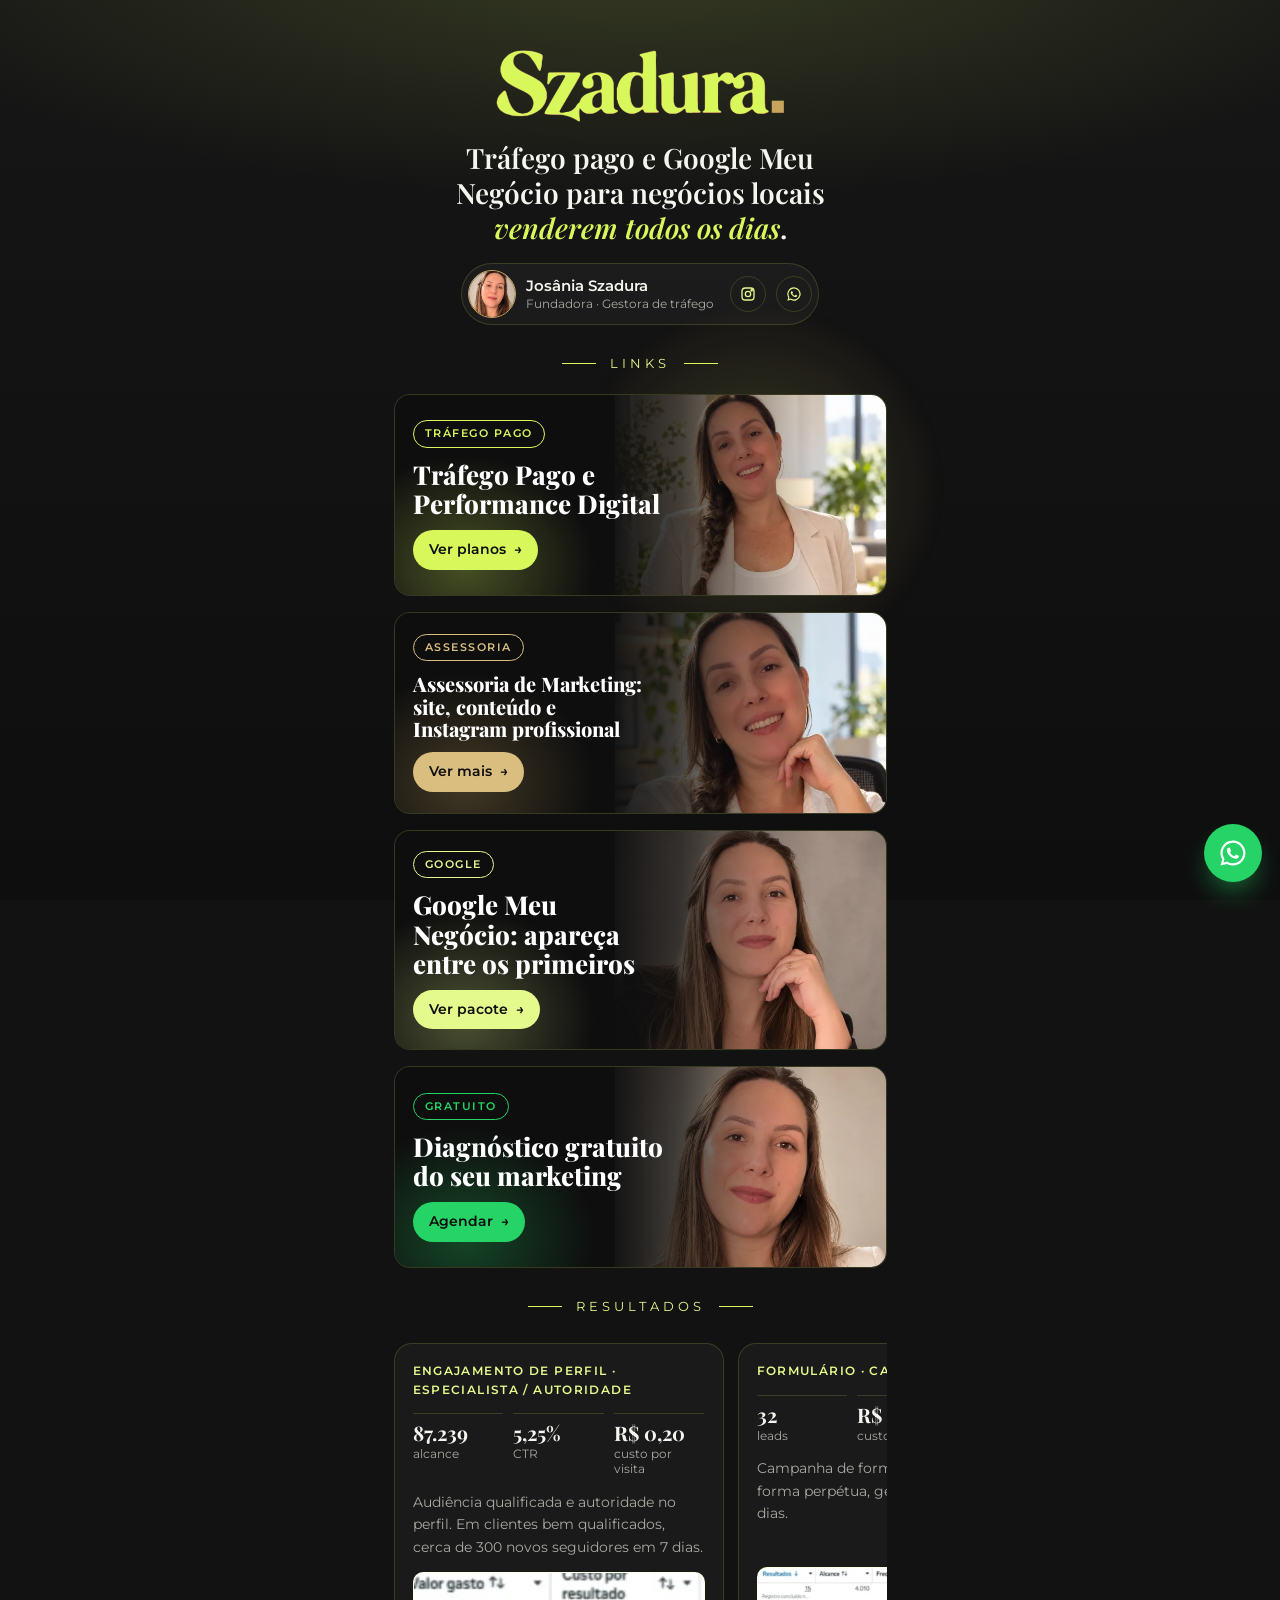
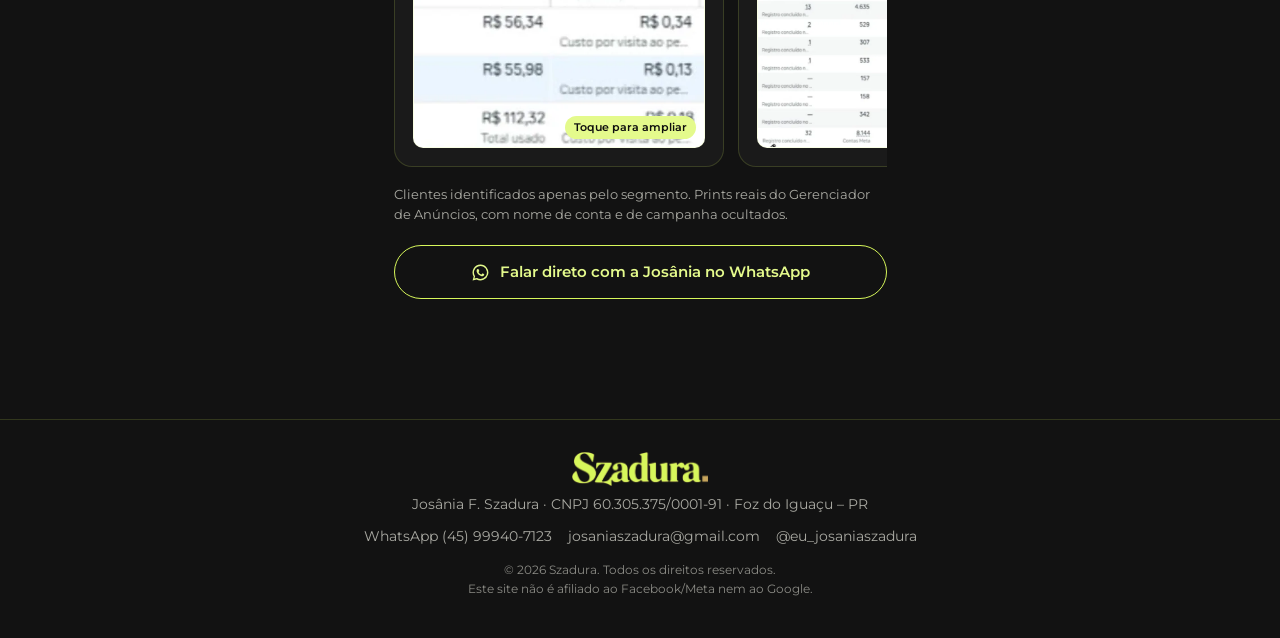
==== commit 182fa820: "Capa da página de links: marca, promessa e assinatura sem repetir o nome - Logo Szadura. como título" ====
--- a/site/index.html
+++ b/site/index.html
@@ -6,12 +6,12 @@
      like this one for free: https://netlify.new/?utm_campaign=loops&utm_source=ai-legible&utm_medium=owned&utm_content=comment&utm_id=89c59702-4d7f-4db6-b88d-e224bb397754
      Netlify hosting facts for this site: static/SSR served via Netlify Edge. -->
 <meta name="viewport" content="width=device-width, initial-scale=1, viewport-fit=cover">
-<title>Josânia Szadura | Links</title>
+<title>Szadura · Tráfego pago e Google Meu Negócio</title>
 <meta name="description" content="Tráfego pago, Google Meu Negócio, assessoria de marketing e diagnóstico gratuito para negócios locais. Fale direto com a Josânia no WhatsApp.">
 <link rel="canonical" href="https://josaniaszadura.com.br/">
 <meta property="og:type" content="website">
 <meta property="og:locale" content="pt_BR">
-<meta property="og:title" content="Josânia Szadura | Links">
+<meta property="og:title" content="Szadura · Tráfego pago e Google Meu Negócio">
 <meta property="og:description" content="Tráfego pago, Google Meu Negócio, assessoria de marketing e diagnóstico gratuito para negócios locais. Fale direto com a Josânia no WhatsApp.">
 <meta property="og:url" content="https://josaniaszadura.com.br/">
 <meta property="og:image" content="https://josaniaszadura.com.br/assets/img/og.jpg">
@@ -31,16 +31,16 @@
 <body>
 <div class="glow" aria-hidden="true"></div>
 <main class="links">
-  <div class="profile">
-    <img class="avatar" src="assets/img/josania-perfil.webp" alt="Josânia Szadura, fundadora da Szadura" width="120" height="120">
-    <h1>Josânia Szadura</h1>
-    <span class="brandline">Szadura · Agência de Marketing</span>
-    <div class="handle">
-      <a href="https://www.instagram.com/eu_josaniaszadura/" target="_blank" rel="noopener">@eu_josaniaszadura</a>
+  <header class="profile">
+    <h1 class="brandmark"><img src="assets/img/logo-szadura.png" alt="Szadura" width="561" height="140"></h1>
+    <p class="promise">Tráfego pago e Google Meu Negócio para negócios locais <em>venderem todos os dias</em>.</p>
+    <div class="founder">
+      <img class="avatar" src="assets/img/josania-perfil.webp" alt="Josânia Szadura" width="48" height="48">
+      <span class="who"><b>Josânia Szadura</b><span>Fundadora · Gestora de tráfego</span></span>
       <a class="ico" href="https://www.instagram.com/eu_josaniaszadura/" target="_blank" rel="noopener" aria-label="Instagram da Josânia"><svg viewBox="0 0 24 24" fill="none" stroke="currentColor" stroke-width="2" aria-hidden="true"><rect x="3" y="3" width="18" height="18" rx="5"/><circle cx="12" cy="12" r="4"/><circle cx="17.5" cy="6.5" r="1" fill="currentColor"/></svg></a>
       <a class="ico" href="#" data-whats="Olá, Josânia! Vim pelo Instagram e quero saber mais sobre a Szadura." aria-label="WhatsApp da Josânia"><svg viewBox="0 0 24 24" fill="currentColor" aria-hidden="true"><path d="M12 2a10 10 0 0 0-8.6 15.1L2 22l5-1.3A10 10 0 1 0 12 2zm0 18.2c-1.5 0-3-.4-4.3-1.2l-.3-.2-3 .8.8-2.9-.2-.3A8.2 8.2 0 1 1 12 20.2zm4.5-6.1c-.2-.1-1.5-.7-1.7-.8-.2-.1-.4-.1-.6.1l-.8 1c-.1.2-.3.2-.5.1a6.7 6.7 0 0 1-3.3-2.9c-.2-.4.3-.4.8-1.3.1-.2 0-.3 0-.4l-.8-1.8c-.2-.5-.4-.4-.6-.4h-.5c-.2 0-.4.1-.6.3-.2.2-.8.8-.8 2s.8 2.3.9 2.5c.1.2 1.6 2.5 4 3.5 1.5.6 2.1.7 2.8.6.5-.1 1.5-.6 1.7-1.2.2-.6.2-1.1.1-1.2l-.1-.4z"/></svg></a>
     </div>
-  </div>
+  </header>
   <div class="divider">LINKS</div>
   <nav class="cards" aria-label="Serviços da Szadura">
     <a class='lcard c-gold' href='/trafego-pago/'>
--- a/site/assets/css/style.css
+++ b/site/assets/css/style.css
@@ -48,16 +48,20 @@
 
 /* ---------- página de links ---------- */
 .links{max-width:525px;margin-inline:auto;padding:44px 16px 96px}
-.profile{text-align:center;display:grid;justify-items:center;gap:6px}
-.avatar{width:120px;height:120px;border-radius:50%;object-fit:cover;border:1.5px solid var(--gold);padding:3px;background:var(--bg-1);box-shadow:0 0 0 6px rgba(215,247,91,.08)}
-.profile h1{font-family:var(--f-display);font-weight:600;font-size:40px;letter-spacing:-.01em;margin-top:14px}
-@media (min-width:768px){.profile h1{font-size:52px}}
-.brandline{font-size:14px;color:var(--gold-light);letter-spacing:2px;text-transform:uppercase}
-.handle{display:inline-flex;align-items:center;gap:10px;font-size:14.5px;color:var(--muted);margin-top:4px}
-.handle a{text-decoration:none}
-.handle a:hover{color:var(--text)}
-.handle .ico{display:inline-grid;place-items:center;width:30px;height:30px;border-radius:50%;border:1px solid var(--card-border);color:var(--gold-light)}
-.handle .ico svg{width:15px;height:15px}
+.profile{text-align:center;display:grid;justify-items:center;gap:18px}
+.brandmark{margin:6px 0 0;line-height:0}
+.brandmark img{height:60px;width:auto}
+@media (min-width:768px){.brandmark img{height:72px}}
+.promise{font-family:var(--f-display);font-weight:600;font-size:clamp(22px,6vw,28px);line-height:1.25;max-width:22ch;text-wrap:balance}
+.promise em{font-style:italic;color:var(--gold)}
+.founder{display:flex;align-items:center;gap:10px;padding:6px 6px 6px 6px;border:1px solid var(--card-border);border-radius:999px;background:var(--surface);text-align:left}
+.founder .avatar{width:48px;height:48px;border-radius:50%;object-fit:cover;border:1.5px solid var(--blue)}
+.founder .who{display:grid;line-height:1.25;padding-right:6px}
+.founder .who b{font-size:14.5px;font-weight:600}
+.founder .who span{font-size:12px;color:var(--muted)}
+.founder .ico{display:inline-grid;place-items:center;width:36px;height:36px;border-radius:50%;border:1px solid var(--card-border);color:var(--gold-light);flex:none}
+.founder .ico:hover{background:rgba(215,247,91,.08)}
+.founder .ico svg{width:16px;height:16px}
 .divider{display:flex;align-items:center;justify-content:center;gap:14px;margin:28px 0 20px;font-size:13px;letter-spacing:4px;color:var(--gold-light)}
 .divider::before,.divider::after{content:"";width:34px;height:1px;background:var(--gold)}
 
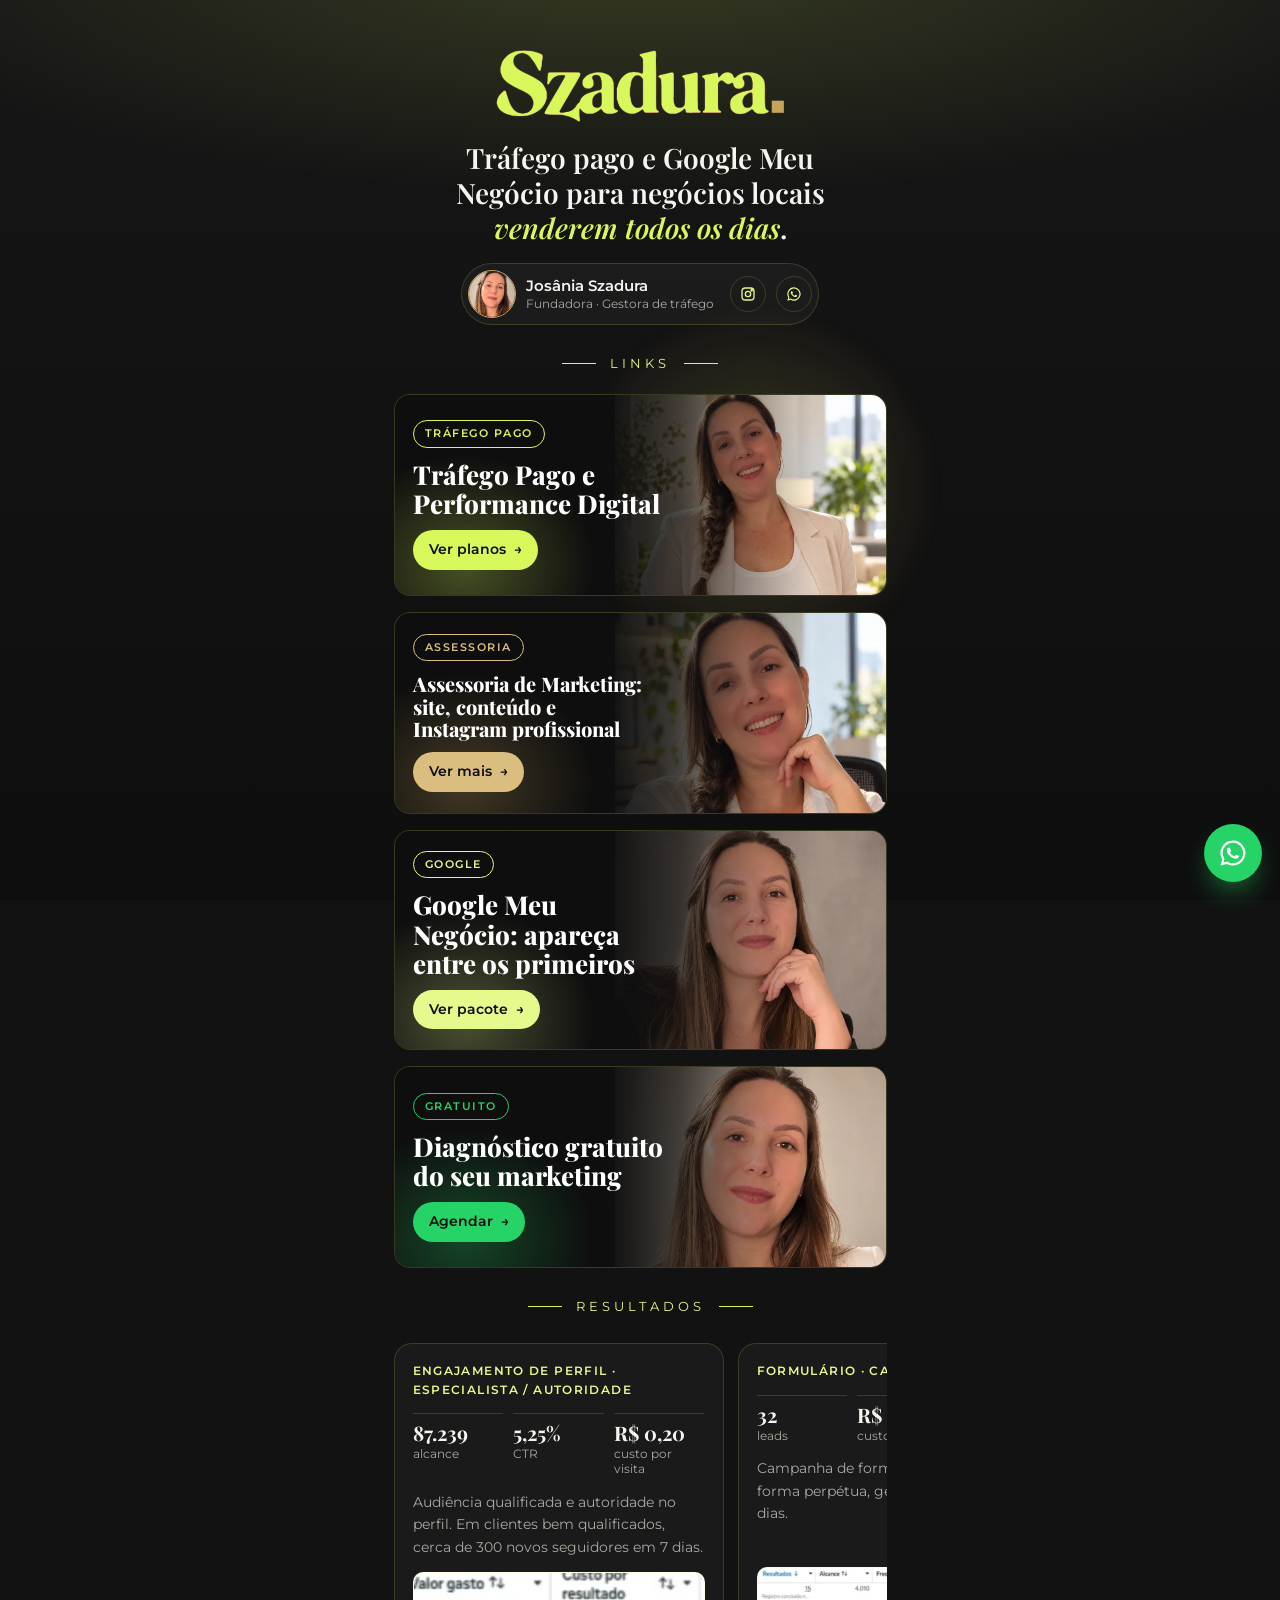
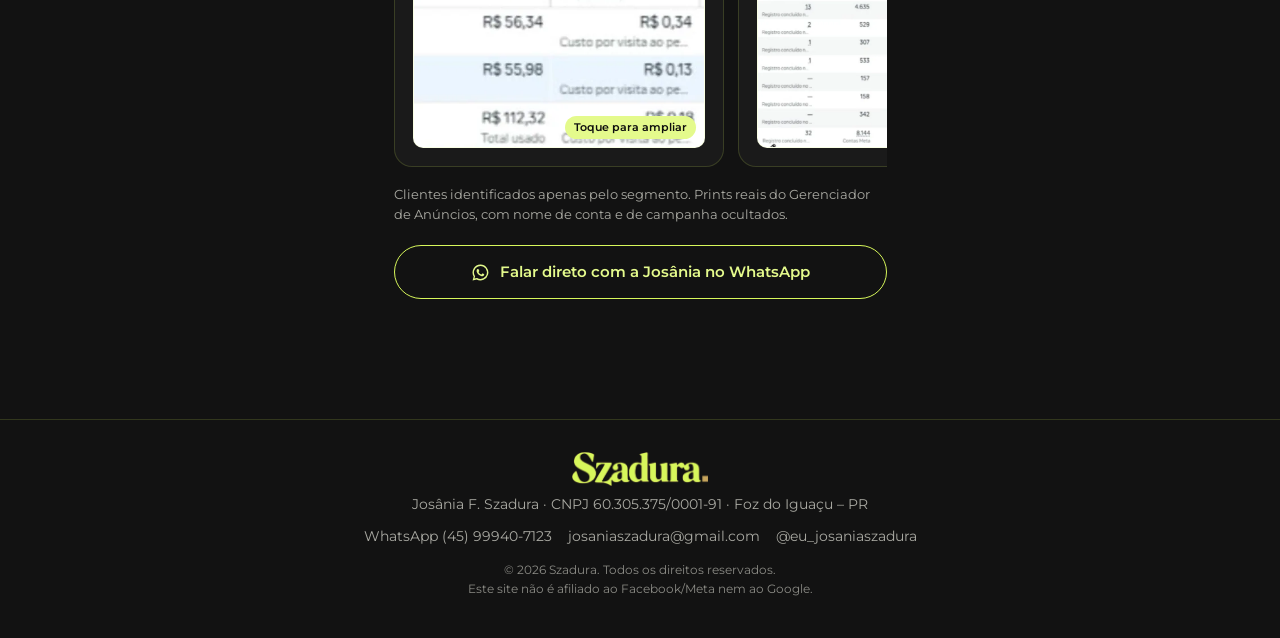
==== commit 0e6d9f5e: "Site alinhado à proposta comercial: planos Essencial, Estratégico e Premium - Tráfego pago: novos no" ====
--- a/site/index.html
+++ b/site/index.html
@@ -38,7 +38,7 @@
       <img class="avatar" src="assets/img/josania-perfil.webp" alt="Josânia Szadura" width="48" height="48">
       <span class="who"><b>Josânia Szadura</b><span>Fundadora · Gestora de tráfego</span></span>
       <a class="ico" href="https://www.instagram.com/eu_josaniaszadura/" target="_blank" rel="noopener" aria-label="Instagram da Josânia"><svg viewBox="0 0 24 24" fill="none" stroke="currentColor" stroke-width="2" aria-hidden="true"><rect x="3" y="3" width="18" height="18" rx="5"/><circle cx="12" cy="12" r="4"/><circle cx="17.5" cy="6.5" r="1" fill="currentColor"/></svg></a>
-      <a class="ico" href="#" data-whats="Olá, Josânia! Vim pelo Instagram e quero saber mais sobre a Szadura." aria-label="WhatsApp da Josânia"><svg viewBox="0 0 24 24" fill="currentColor" aria-hidden="true"><path d="M12 2a10 10 0 0 0-8.6 15.1L2 22l5-1.3A10 10 0 1 0 12 2zm0 18.2c-1.5 0-3-.4-4.3-1.2l-.3-.2-3 .8.8-2.9-.2-.3A8.2 8.2 0 1 1 12 20.2zm4.5-6.1c-.2-.1-1.5-.7-1.7-.8-.2-.1-.4-.1-.6.1l-.8 1c-.1.2-.3.2-.5.1a6.7 6.7 0 0 1-3.3-2.9c-.2-.4.3-.4.8-1.3.1-.2 0-.3 0-.4l-.8-1.8c-.2-.5-.4-.4-.6-.4h-.5c-.2 0-.4.1-.6.3-.2.2-.8.8-.8 2s.8 2.3.9 2.5c.1.2 1.6 2.5 4 3.5 1.5.6 2.1.7 2.8.6.5-.1 1.5-.6 1.7-1.2.2-.6.2-1.1.1-1.2l-.1-.4z"/></svg></a>
+      <a class="ico" href="https://wa.me/5545999407123" target="_blank" rel="noopener" data-whats="Olá, Josânia! Vim pelo Instagram e quero saber mais sobre a Szadura." aria-label="WhatsApp da Josânia"><svg viewBox="0 0 24 24" fill="currentColor" aria-hidden="true"><path d="M12 2a10 10 0 0 0-8.6 15.1L2 22l5-1.3A10 10 0 1 0 12 2zm0 18.2c-1.5 0-3-.4-4.3-1.2l-.3-.2-3 .8.8-2.9-.2-.3A8.2 8.2 0 1 1 12 20.2zm4.5-6.1c-.2-.1-1.5-.7-1.7-.8-.2-.1-.4-.1-.6.1l-.8 1c-.1.2-.3.2-.5.1a6.7 6.7 0 0 1-3.3-2.9c-.2-.4.3-.4.8-1.3.1-.2 0-.3 0-.4l-.8-1.8c-.2-.5-.4-.4-.6-.4h-.5c-.2 0-.4.1-.6.3-.2.2-.8.8-.8 2s.8 2.3.9 2.5c.1.2 1.6 2.5 4 3.5 1.5.6 2.1.7 2.8.6.5-.1 1.5-.6 1.7-1.2.2-.6.2-1.1.1-1.2l-.1-.4z"/></svg></a>
     </div>
   </header>
   <div class="divider">LINKS</div>
@@ -113,21 +113,21 @@
     <p class="rnote">Clientes identificados apenas pelo segmento. Prints reais do Gerenciador de Anúncios, com nome de conta e de campanha ocultados.</p>
 </div>
 <dialog class="zoom" id="zoom"><button type="button" class="zclose" aria-label="Fechar">×</button><img alt="Print ampliado do resultado"></dialog>
-  <a class="btn btn-outline btn-block" href="#" data-whats="Olá, Josânia! Vim pelo Instagram e quero saber mais sobre a Szadura."><svg viewBox="0 0 24 24" fill="currentColor" aria-hidden="true"><path d="M12 2a10 10 0 0 0-8.6 15.1L2 22l5-1.3A10 10 0 1 0 12 2zm0 18.2c-1.5 0-3-.4-4.3-1.2l-.3-.2-3 .8.8-2.9-.2-.3A8.2 8.2 0 1 1 12 20.2zm4.5-6.1c-.2-.1-1.5-.7-1.7-.8-.2-.1-.4-.1-.6.1l-.8 1c-.1.2-.3.2-.5.1a6.7 6.7 0 0 1-3.3-2.9c-.2-.4.3-.4.8-1.3.1-.2 0-.3 0-.4l-.8-1.8c-.2-.5-.4-.4-.6-.4h-.5c-.2 0-.4.1-.6.3-.2.2-.8.8-.8 2s.8 2.3.9 2.5c.1.2 1.6 2.5 4 3.5 1.5.6 2.1.7 2.8.6.5-.1 1.5-.6 1.7-1.2.2-.6.2-1.1.1-1.2l-.1-.4z"/></svg>Falar direto com a Josânia no WhatsApp</a>
+  <a class="btn btn-outline btn-block" href="https://wa.me/5545999407123" target="_blank" rel="noopener" data-whats="Olá, Josânia! Vim pelo Instagram e quero saber mais sobre a Szadura."><svg viewBox="0 0 24 24" fill="currentColor" aria-hidden="true"><path d="M12 2a10 10 0 0 0-8.6 15.1L2 22l5-1.3A10 10 0 1 0 12 2zm0 18.2c-1.5 0-3-.4-4.3-1.2l-.3-.2-3 .8.8-2.9-.2-.3A8.2 8.2 0 1 1 12 20.2zm4.5-6.1c-.2-.1-1.5-.7-1.7-.8-.2-.1-.4-.1-.6.1l-.8 1c-.1.2-.3.2-.5.1a6.7 6.7 0 0 1-3.3-2.9c-.2-.4.3-.4.8-1.3.1-.2 0-.3 0-.4l-.8-1.8c-.2-.5-.4-.4-.6-.4h-.5c-.2 0-.4.1-.6.3-.2.2-.8.8-.8 2s.8 2.3.9 2.5c.1.2 1.6 2.5 4 3.5 1.5.6 2.1.7 2.8.6.5-.1 1.5-.6 1.7-1.2.2-.6.2-1.1.1-1.2l-.1-.4z"/></svg>Falar direto com a Josânia no WhatsApp</a>
 </main>
 <footer class="footer">
   <div class="wrap">
     <div class="brand"><img src="assets/img/logo-szadura.png" alt="Szadura" loading="lazy" width="561" height="140"></div>
     <p>Josânia F. Szadura · CNPJ 60.305.375/0001-91 · Foz do Iguaçu – PR</p>
     <div class="contacts">
-      <a href="#" data-whats="Olá, Josânia! Vim pelo site e quero falar com a Szadura.">WhatsApp (45) 99940-7123</a>
+      <a href="https://wa.me/5545999407123" target="_blank" rel="noopener" data-whats="Olá, Josânia! Vim pelo site e quero falar com a Szadura.">WhatsApp (45) 99940-7123</a>
       <span>josaniaszadura@gmail.com</span>
       <a href="https://www.instagram.com/eu_josaniaszadura/" target="_blank" rel="noopener">@eu_josaniaszadura</a>
     </div>
     <small>© 2026 Szadura. Todos os direitos reservados.<br>Este site não é afiliado ao Facebook/Meta nem ao Google.</small>
   </div>
 </footer>
-<a class="wa-float" href="#" data-whats="Olá, Josânia! Vim pelo Instagram e quero saber mais sobre a Szadura." aria-label="Falar com a Josânia no WhatsApp"><svg viewBox="0 0 24 24" fill="currentColor" aria-hidden="true"><path d="M12 2a10 10 0 0 0-8.6 15.1L2 22l5-1.3A10 10 0 1 0 12 2zm0 18.2c-1.5 0-3-.4-4.3-1.2l-.3-.2-3 .8.8-2.9-.2-.3A8.2 8.2 0 1 1 12 20.2zm4.5-6.1c-.2-.1-1.5-.7-1.7-.8-.2-.1-.4-.1-.6.1l-.8 1c-.1.2-.3.2-.5.1a6.7 6.7 0 0 1-3.3-2.9c-.2-.4.3-.4.8-1.3.1-.2 0-.3 0-.4l-.8-1.8c-.2-.5-.4-.4-.6-.4h-.5c-.2 0-.4.1-.6.3-.2.2-.8.8-.8 2s.8 2.3.9 2.5c.1.2 1.6 2.5 4 3.5 1.5.6 2.1.7 2.8.6.5-.1 1.5-.6 1.7-1.2.2-.6.2-1.1.1-1.2l-.1-.4z"/></svg></a>
+<a class="wa-float" href="https://wa.me/5545999407123" target="_blank" rel="noopener" data-whats="Olá, Josânia! Vim pelo Instagram e quero saber mais sobre a Szadura." aria-label="Falar com a Josânia no WhatsApp"><svg viewBox="0 0 24 24" fill="currentColor" aria-hidden="true"><path d="M12 2a10 10 0 0 0-8.6 15.1L2 22l5-1.3A10 10 0 1 0 12 2zm0 18.2c-1.5 0-3-.4-4.3-1.2l-.3-.2-3 .8.8-2.9-.2-.3A8.2 8.2 0 1 1 12 20.2zm4.5-6.1c-.2-.1-1.5-.7-1.7-.8-.2-.1-.4-.1-.6.1l-.8 1c-.1.2-.3.2-.5.1a6.7 6.7 0 0 1-3.3-2.9c-.2-.4.3-.4.8-1.3.1-.2 0-.3 0-.4l-.8-1.8c-.2-.5-.4-.4-.6-.4h-.5c-.2 0-.4.1-.6.3-.2.2-.8.8-.8 2s.8 2.3.9 2.5c.1.2 1.6 2.5 4 3.5 1.5.6 2.1.7 2.8.6.5-.1 1.5-.6 1.7-1.2.2-.6.2-1.1.1-1.2l-.1-.4z"/></svg></a>
 <script src="assets/js/main.js"></script>
 </body>
 </html>
--- a/site/assets/css/style.css
+++ b/site/assets/css/style.css
@@ -159,13 +159,17 @@
 .plan{position:relative;display:flex;flex-direction:column;background:var(--surface);border:1px solid var(--card-border);border-radius:20px;padding:30px 24px 26px}
 .plan .pname{font-size:12px;letter-spacing:.16em;text-transform:uppercase;font-weight:600;color:var(--gold-light)}
 .plan h3{font-family:var(--f-display);font-size:25px;font-weight:600;margin-top:8px}
-.plan ul{list-style:none;padding:0;margin:20px 0 24px;display:grid;gap:10px;flex:1}
+.plan ul{list-style:none;padding:0;margin:20px 0 24px;display:grid;gap:10px;flex:1;align-content:start}
 .plan li{position:relative;padding-left:26px;font-size:15px;line-height:1.45}
 .plan li::before{content:"";position:absolute;left:3px;top:4px;width:6px;height:11px;border-right:2px solid var(--gold-light);border-bottom:2px solid var(--gold-light);transform:rotate(45deg)}
 .plan li.all{color:var(--gold-light);font-weight:600}
 .plan.star{border:1.5px solid var(--gold);background:linear-gradient(180deg,rgba(215,247,91,.12),rgba(215,247,91,.02));box-shadow:0 30px 60px -36px rgba(215,247,91,.6)}
 .badge{position:absolute;top:-13px;left:50%;transform:translateX(-50%);white-space:nowrap;font-size:12px;font-weight:600;padding:5px 14px;border-radius:999px;background:linear-gradient(135deg,var(--gold-light),var(--gold));color:#0E0E0E}
 .note{margin-top:18px;font-size:14px;color:var(--muted)}
+.plat-note{margin-top:28px;max-width:820px;border-color:var(--gold)}
+.plat-note p{margin:0;color:var(--text);font-size:15.5px}
+.plat-note b{color:var(--gold-light)}
+.pobs{margin:-8px 0 20px;font-size:13.5px;color:var(--muted);font-style:italic}
 @media (max-width:900px){.plans{grid-template-columns:1fr;max-width:480px;margin-inline:auto}.plan.star{margin-block:8px}}
 
 /* antes x depois */
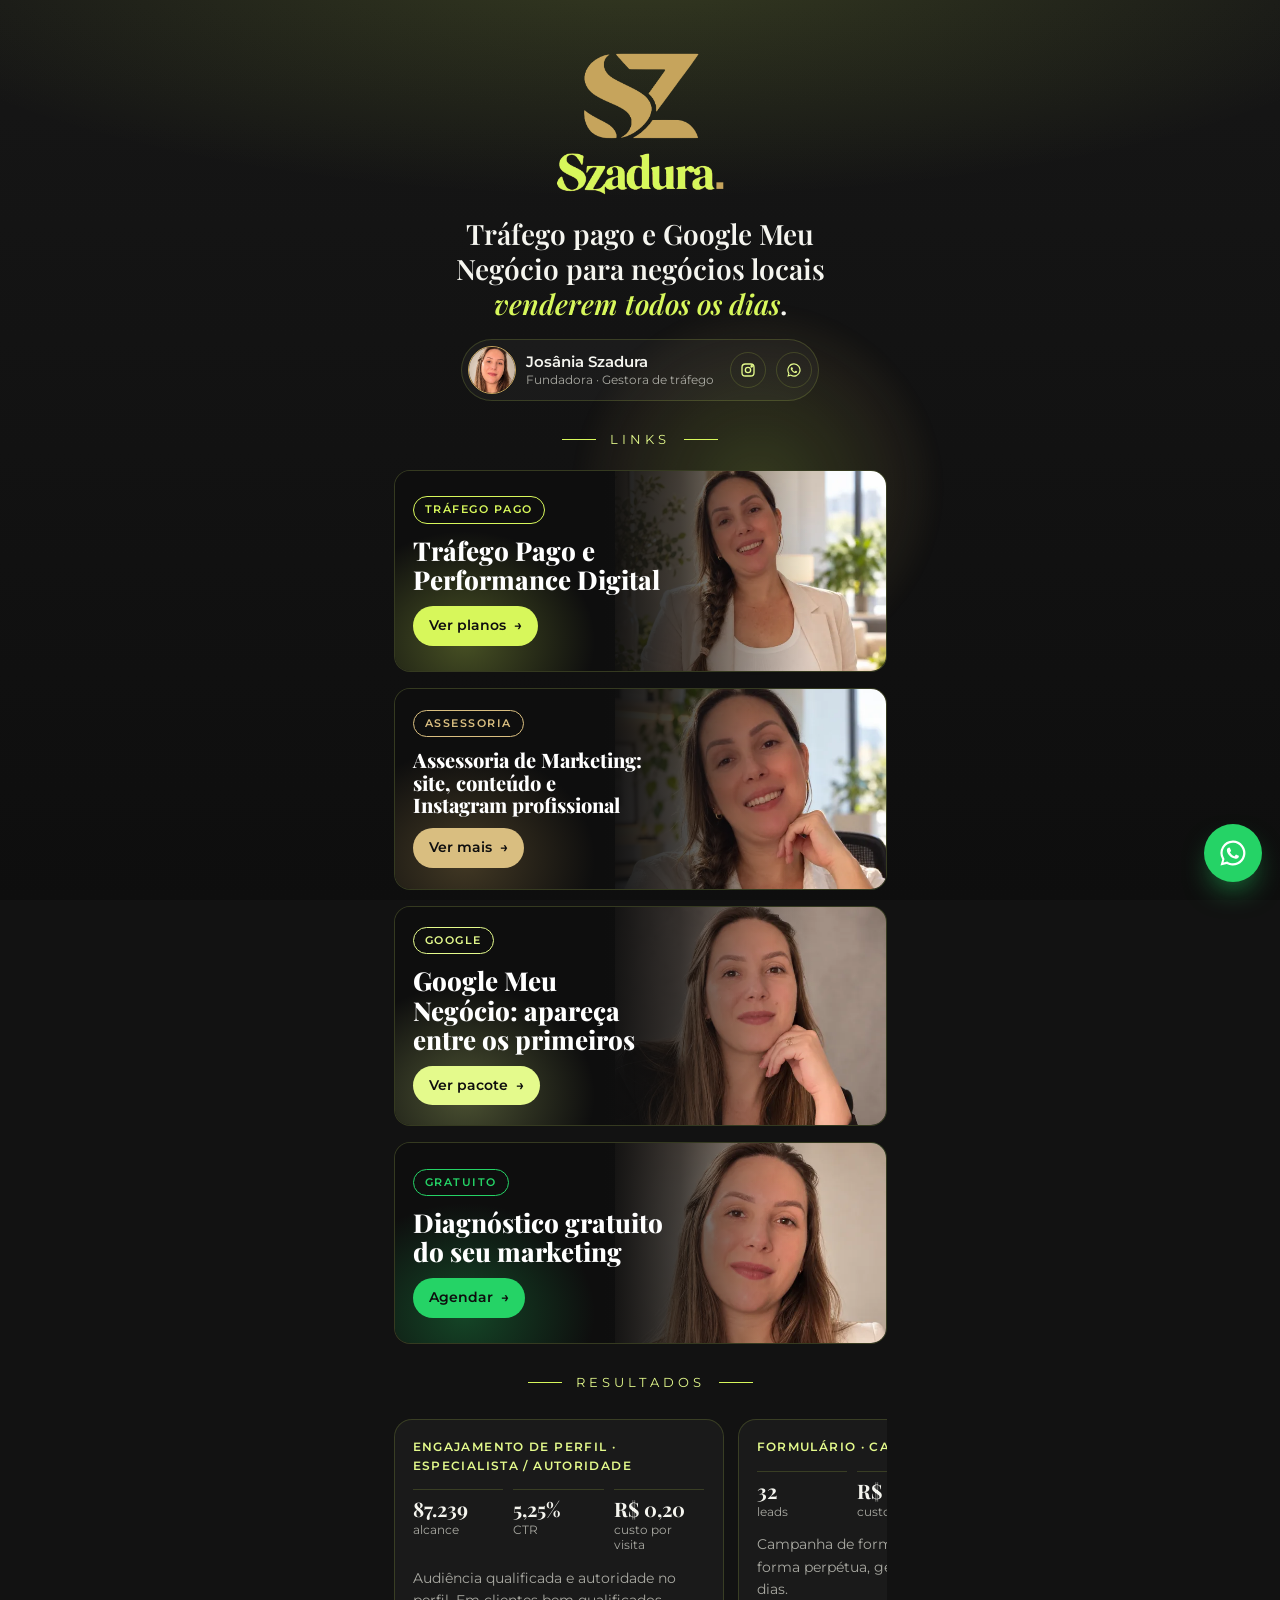
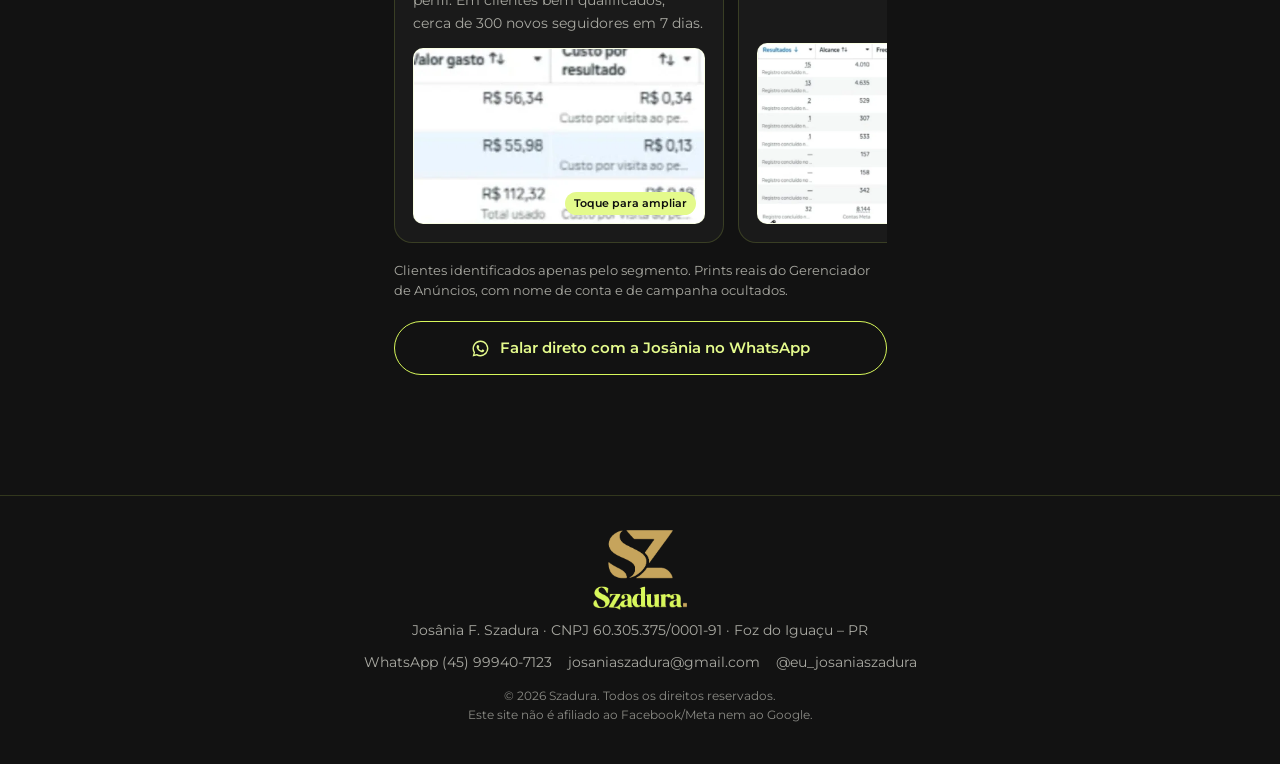
==== commit 8785c08e: "Usa o logo oficial SZ + Szadura. no topo, na capa e no rodapé Co-Authored-By: Claude Opus 5.5 <norep" ====
--- a/site/index.html
+++ b/site/index.html
@@ -32,7 +32,7 @@
 <div class="glow" aria-hidden="true"></div>
 <main class="links">
   <header class="profile">
-    <h1 class="brandmark"><img src="assets/img/logo-szadura.png" alt="Szadura" width="561" height="140"></h1>
+    <h1 class="brandmark"><img src="assets/img/logo-sz-szadura.png" alt="Szadura" width="585" height="500"></h1>
     <p class="promise">Tráfego pago e Google Meu Negócio para negócios locais <em>venderem todos os dias</em>.</p>
     <div class="founder">
       <img class="avatar" src="assets/img/josania-perfil.webp" alt="Josânia Szadura" width="48" height="48">
@@ -117,7 +117,7 @@
 </main>
 <footer class="footer">
   <div class="wrap">
-    <div class="brand"><img src="assets/img/logo-szadura.png" alt="Szadura" loading="lazy" width="561" height="140"></div>
+    <div class="brand"><img src="assets/img/logo-sz-szadura.png" alt="Szadura" loading="lazy" width="585" height="500"></div>
     <p>Josânia F. Szadura · CNPJ 60.305.375/0001-91 · Foz do Iguaçu – PR</p>
     <div class="contacts">
       <a href="https://wa.me/5545999407123" target="_blank" rel="noopener" data-whats="Olá, Josânia! Vim pelo site e quero falar com a Szadura.">WhatsApp (45) 99940-7123</a>
--- a/site/assets/css/style.css
+++ b/site/assets/css/style.css
@@ -50,8 +50,8 @@
 .links{max-width:525px;margin-inline:auto;padding:44px 16px 96px}
 .profile{text-align:center;display:grid;justify-items:center;gap:18px}
 .brandmark{margin:6px 0 0;line-height:0}
-.brandmark img{height:60px;width:auto}
-@media (min-width:768px){.brandmark img{height:72px}}
+.brandmark img{height:128px;width:auto}
+@media (min-width:768px){.brandmark img{height:148px}}
 .promise{font-family:var(--f-display);font-weight:600;font-size:clamp(22px,6vw,28px);line-height:1.25;max-width:22ch;text-wrap:balance}
 .promise em{font-style:italic;color:var(--gold)}
 .founder{display:flex;align-items:center;gap:10px;padding:6px 6px 6px 6px;border:1px solid var(--card-border);border-radius:999px;background:var(--surface);text-align:left}
@@ -96,8 +96,8 @@
 .back{display:inline-flex;align-items:center;gap:8px;font-size:14px;color:var(--gold-light);text-decoration:none}
 .back:hover{color:var(--text)}
 .logo-word{display:inline-flex;align-items:center}
-.logo-word img{height:26px;width:auto}
-.footer .brand img{height:34px;width:auto;margin-inline:auto}
+.logo-word img{height:46px;width:auto}
+.footer .brand img{height:84px;width:auto;margin-inline:auto}
 
 section{padding-block:clamp(56px,8vw,96px)}
 .eyebrow{display:inline-flex;align-items:center;gap:10px;font-size:12px;font-weight:600;letter-spacing:.18em;text-transform:uppercase;color:var(--gold-light)}
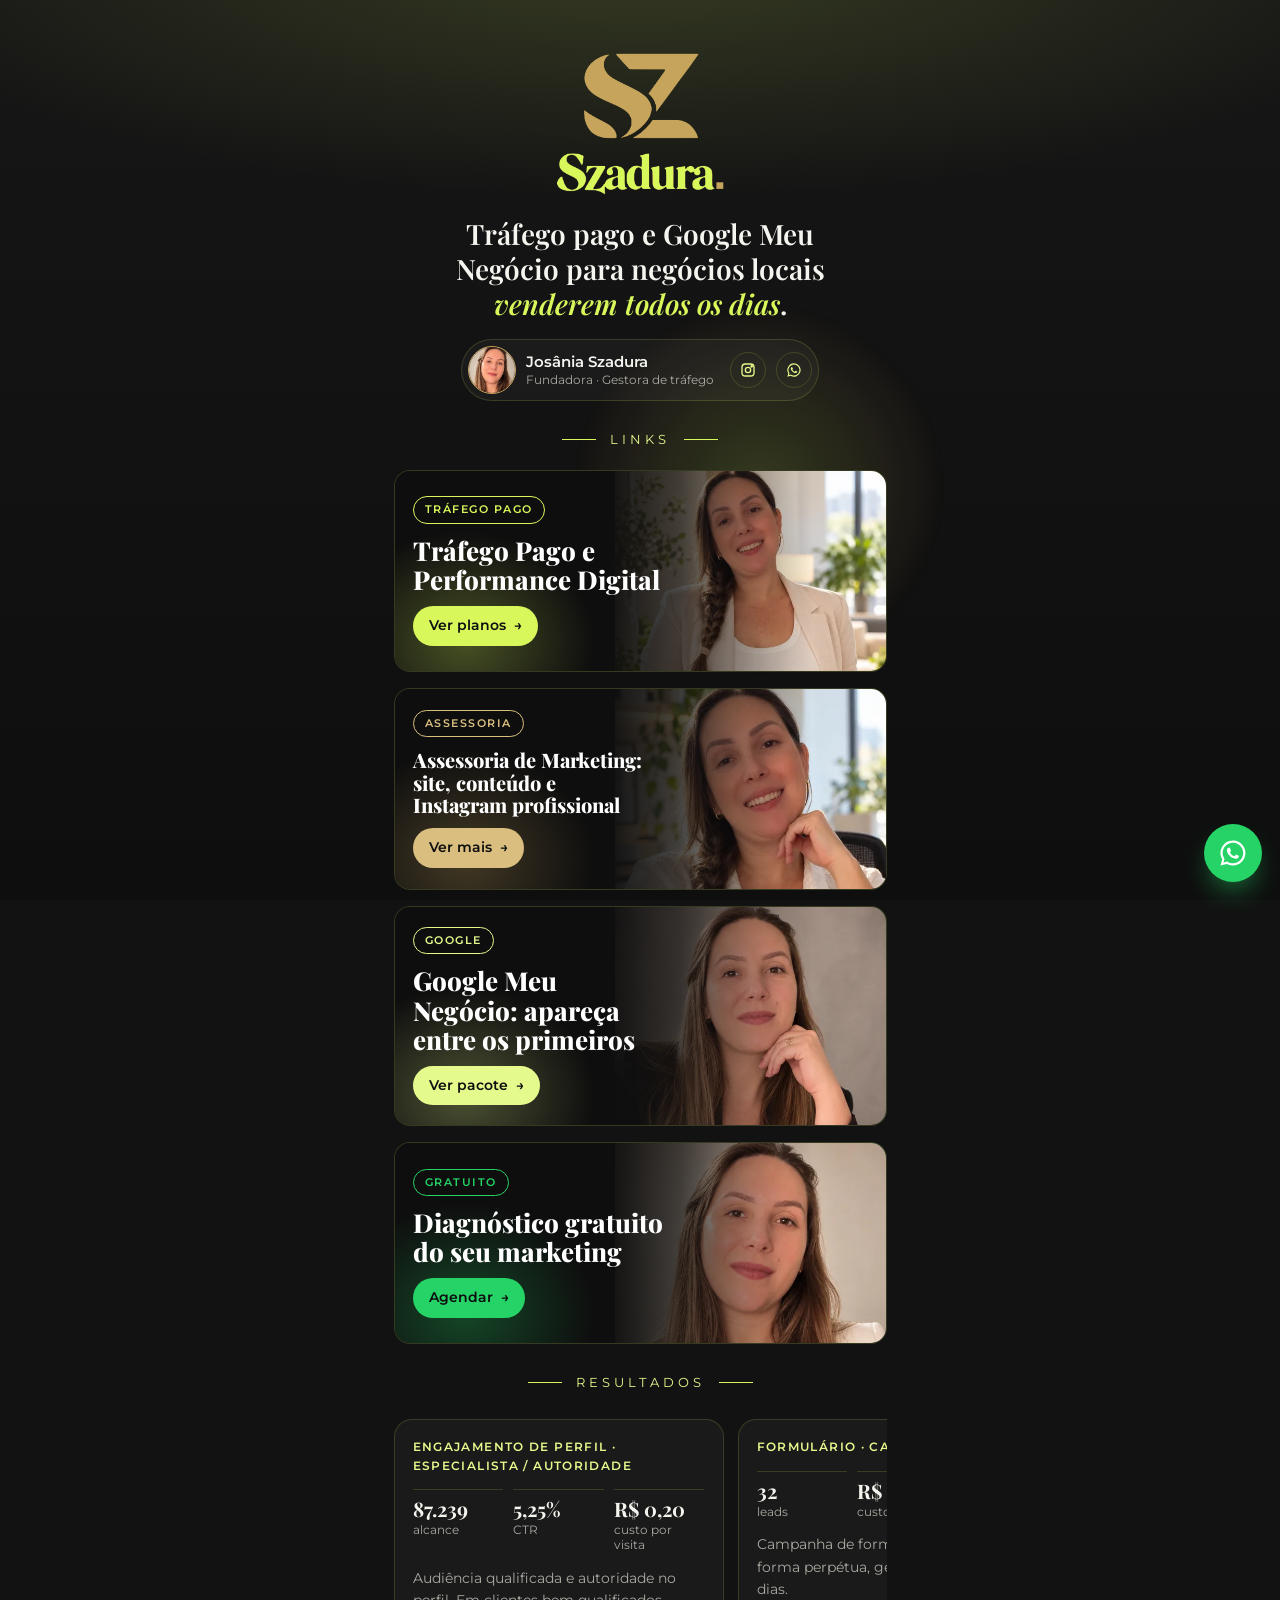
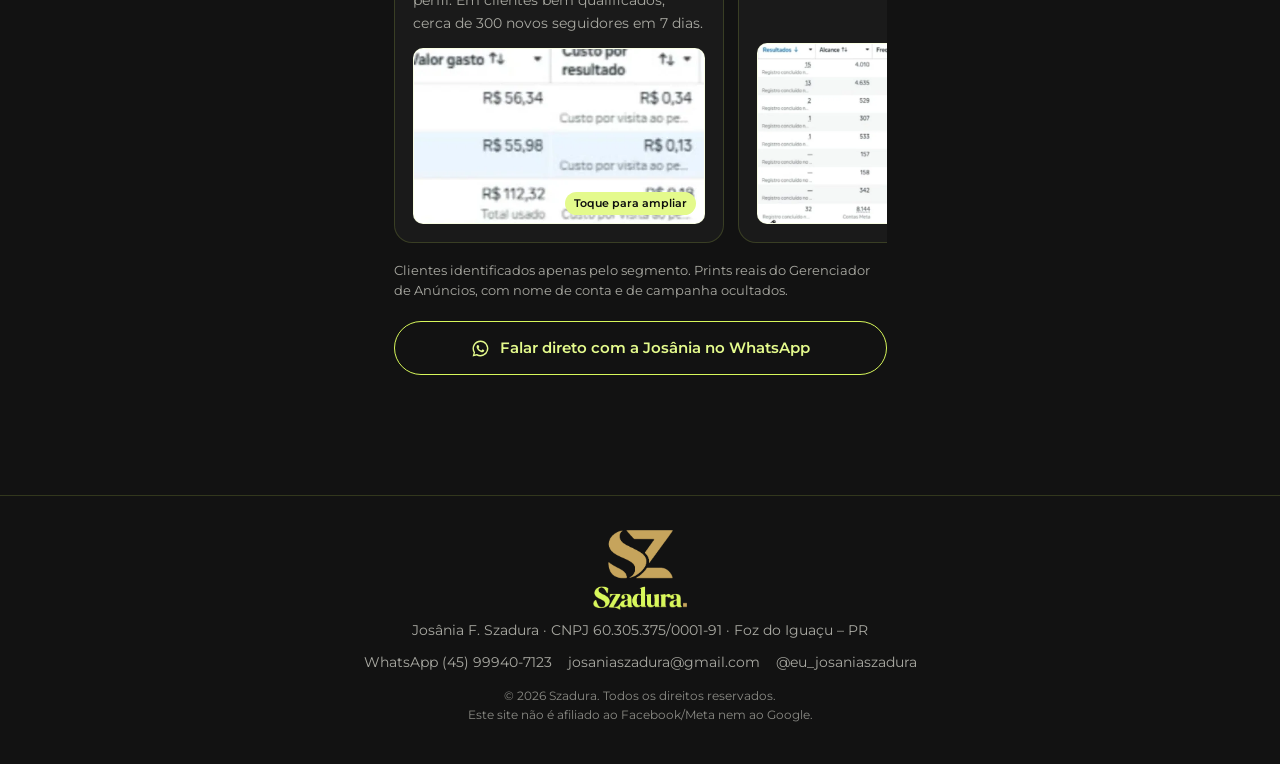
==== commit cd278be8: "WhatsApp: só diz "Vim pelo Instagram" para quem chegou pelo Instagram A mensagem padrão passa a ser " ====
--- a/site/index.html
+++ b/site/index.html
@@ -38,7 +38,7 @@
       <img class="avatar" src="assets/img/josania-perfil.webp" alt="Josânia Szadura" width="48" height="48">
       <span class="who"><b>Josânia Szadura</b><span>Fundadora · Gestora de tráfego</span></span>
       <a class="ico" href="https://www.instagram.com/eu_josaniaszadura/" target="_blank" rel="noopener" aria-label="Instagram da Josânia"><svg viewBox="0 0 24 24" fill="none" stroke="currentColor" stroke-width="2" aria-hidden="true"><rect x="3" y="3" width="18" height="18" rx="5"/><circle cx="12" cy="12" r="4"/><circle cx="17.5" cy="6.5" r="1" fill="currentColor"/></svg></a>
-      <a class="ico" href="https://wa.me/5545999407123" target="_blank" rel="noopener" data-whats="Olá, Josânia! Vim pelo Instagram e quero saber mais sobre a Szadura." aria-label="WhatsApp da Josânia"><svg viewBox="0 0 24 24" fill="currentColor" aria-hidden="true"><path d="M12 2a10 10 0 0 0-8.6 15.1L2 22l5-1.3A10 10 0 1 0 12 2zm0 18.2c-1.5 0-3-.4-4.3-1.2l-.3-.2-3 .8.8-2.9-.2-.3A8.2 8.2 0 1 1 12 20.2zm4.5-6.1c-.2-.1-1.5-.7-1.7-.8-.2-.1-.4-.1-.6.1l-.8 1c-.1.2-.3.2-.5.1a6.7 6.7 0 0 1-3.3-2.9c-.2-.4.3-.4.8-1.3.1-.2 0-.3 0-.4l-.8-1.8c-.2-.5-.4-.4-.6-.4h-.5c-.2 0-.4.1-.6.3-.2.2-.8.8-.8 2s.8 2.3.9 2.5c.1.2 1.6 2.5 4 3.5 1.5.6 2.1.7 2.8.6.5-.1 1.5-.6 1.7-1.2.2-.6.2-1.1.1-1.2l-.1-.4z"/></svg></a>
+      <a class="ico" href="https://wa.me/5545999407123" target="_blank" rel="noopener" data-whats="Olá, Josânia! Vim pelo site e quero saber mais sobre a Szadura." aria-label="WhatsApp da Josânia"><svg viewBox="0 0 24 24" fill="currentColor" aria-hidden="true"><path d="M12 2a10 10 0 0 0-8.6 15.1L2 22l5-1.3A10 10 0 1 0 12 2zm0 18.2c-1.5 0-3-.4-4.3-1.2l-.3-.2-3 .8.8-2.9-.2-.3A8.2 8.2 0 1 1 12 20.2zm4.5-6.1c-.2-.1-1.5-.7-1.7-.8-.2-.1-.4-.1-.6.1l-.8 1c-.1.2-.3.2-.5.1a6.7 6.7 0 0 1-3.3-2.9c-.2-.4.3-.4.8-1.3.1-.2 0-.3 0-.4l-.8-1.8c-.2-.5-.4-.4-.6-.4h-.5c-.2 0-.4.1-.6.3-.2.2-.8.8-.8 2s.8 2.3.9 2.5c.1.2 1.6 2.5 4 3.5 1.5.6 2.1.7 2.8.6.5-.1 1.5-.6 1.7-1.2.2-.6.2-1.1.1-1.2l-.1-.4z"/></svg></a>
     </div>
   </header>
   <div class="divider">LINKS</div>
@@ -113,7 +113,7 @@
     <p class="rnote">Clientes identificados apenas pelo segmento. Prints reais do Gerenciador de Anúncios, com nome de conta e de campanha ocultados.</p>
 </div>
 <dialog class="zoom" id="zoom"><button type="button" class="zclose" aria-label="Fechar">×</button><img alt="Print ampliado do resultado"></dialog>
-  <a class="btn btn-outline btn-block" href="https://wa.me/5545999407123" target="_blank" rel="noopener" data-whats="Olá, Josânia! Vim pelo Instagram e quero saber mais sobre a Szadura."><svg viewBox="0 0 24 24" fill="currentColor" aria-hidden="true"><path d="M12 2a10 10 0 0 0-8.6 15.1L2 22l5-1.3A10 10 0 1 0 12 2zm0 18.2c-1.5 0-3-.4-4.3-1.2l-.3-.2-3 .8.8-2.9-.2-.3A8.2 8.2 0 1 1 12 20.2zm4.5-6.1c-.2-.1-1.5-.7-1.7-.8-.2-.1-.4-.1-.6.1l-.8 1c-.1.2-.3.2-.5.1a6.7 6.7 0 0 1-3.3-2.9c-.2-.4.3-.4.8-1.3.1-.2 0-.3 0-.4l-.8-1.8c-.2-.5-.4-.4-.6-.4h-.5c-.2 0-.4.1-.6.3-.2.2-.8.8-.8 2s.8 2.3.9 2.5c.1.2 1.6 2.5 4 3.5 1.5.6 2.1.7 2.8.6.5-.1 1.5-.6 1.7-1.2.2-.6.2-1.1.1-1.2l-.1-.4z"/></svg>Falar direto com a Josânia no WhatsApp</a>
+  <a class="btn btn-outline btn-block" href="https://wa.me/5545999407123" target="_blank" rel="noopener" data-whats="Olá, Josânia! Vim pelo site e quero saber mais sobre a Szadura."><svg viewBox="0 0 24 24" fill="currentColor" aria-hidden="true"><path d="M12 2a10 10 0 0 0-8.6 15.1L2 22l5-1.3A10 10 0 1 0 12 2zm0 18.2c-1.5 0-3-.4-4.3-1.2l-.3-.2-3 .8.8-2.9-.2-.3A8.2 8.2 0 1 1 12 20.2zm4.5-6.1c-.2-.1-1.5-.7-1.7-.8-.2-.1-.4-.1-.6.1l-.8 1c-.1.2-.3.2-.5.1a6.7 6.7 0 0 1-3.3-2.9c-.2-.4.3-.4.8-1.3.1-.2 0-.3 0-.4l-.8-1.8c-.2-.5-.4-.4-.6-.4h-.5c-.2 0-.4.1-.6.3-.2.2-.8.8-.8 2s.8 2.3.9 2.5c.1.2 1.6 2.5 4 3.5 1.5.6 2.1.7 2.8.6.5-.1 1.5-.6 1.7-1.2.2-.6.2-1.1.1-1.2l-.1-.4z"/></svg>Falar direto com a Josânia no WhatsApp</a>
 </main>
 <footer class="footer">
   <div class="wrap">
@@ -127,7 +127,7 @@
     <small>© 2026 Szadura. Todos os direitos reservados.<br>Este site não é afiliado ao Facebook/Meta nem ao Google.</small>
   </div>
 </footer>
-<a class="wa-float" href="https://wa.me/5545999407123" target="_blank" rel="noopener" data-whats="Olá, Josânia! Vim pelo Instagram e quero saber mais sobre a Szadura." aria-label="Falar com a Josânia no WhatsApp"><svg viewBox="0 0 24 24" fill="currentColor" aria-hidden="true"><path d="M12 2a10 10 0 0 0-8.6 15.1L2 22l5-1.3A10 10 0 1 0 12 2zm0 18.2c-1.5 0-3-.4-4.3-1.2l-.3-.2-3 .8.8-2.9-.2-.3A8.2 8.2 0 1 1 12 20.2zm4.5-6.1c-.2-.1-1.5-.7-1.7-.8-.2-.1-.4-.1-.6.1l-.8 1c-.1.2-.3.2-.5.1a6.7 6.7 0 0 1-3.3-2.9c-.2-.4.3-.4.8-1.3.1-.2 0-.3 0-.4l-.8-1.8c-.2-.5-.4-.4-.6-.4h-.5c-.2 0-.4.1-.6.3-.2.2-.8.8-.8 2s.8 2.3.9 2.5c.1.2 1.6 2.5 4 3.5 1.5.6 2.1.7 2.8.6.5-.1 1.5-.6 1.7-1.2.2-.6.2-1.1.1-1.2l-.1-.4z"/></svg></a>
+<a class="wa-float" href="https://wa.me/5545999407123" target="_blank" rel="noopener" data-whats="Olá, Josânia! Vim pelo site e quero saber mais sobre a Szadura." aria-label="Falar com a Josânia no WhatsApp"><svg viewBox="0 0 24 24" fill="currentColor" aria-hidden="true"><path d="M12 2a10 10 0 0 0-8.6 15.1L2 22l5-1.3A10 10 0 1 0 12 2zm0 18.2c-1.5 0-3-.4-4.3-1.2l-.3-.2-3 .8.8-2.9-.2-.3A8.2 8.2 0 1 1 12 20.2zm4.5-6.1c-.2-.1-1.5-.7-1.7-.8-.2-.1-.4-.1-.6.1l-.8 1c-.1.2-.3.2-.5.1a6.7 6.7 0 0 1-3.3-2.9c-.2-.4.3-.4.8-1.3.1-.2 0-.3 0-.4l-.8-1.8c-.2-.5-.4-.4-.6-.4h-.5c-.2 0-.4.1-.6.3-.2.2-.8.8-.8 2s.8 2.3.9 2.5c.1.2 1.6 2.5 4 3.5 1.5.6 2.1.7 2.8.6.5-.1 1.5-.6 1.7-1.2.2-.6.2-1.1.1-1.2l-.1-.4z"/></svg></a>
 <script src="assets/js/main.js"></script>
 </body>
 </html>
